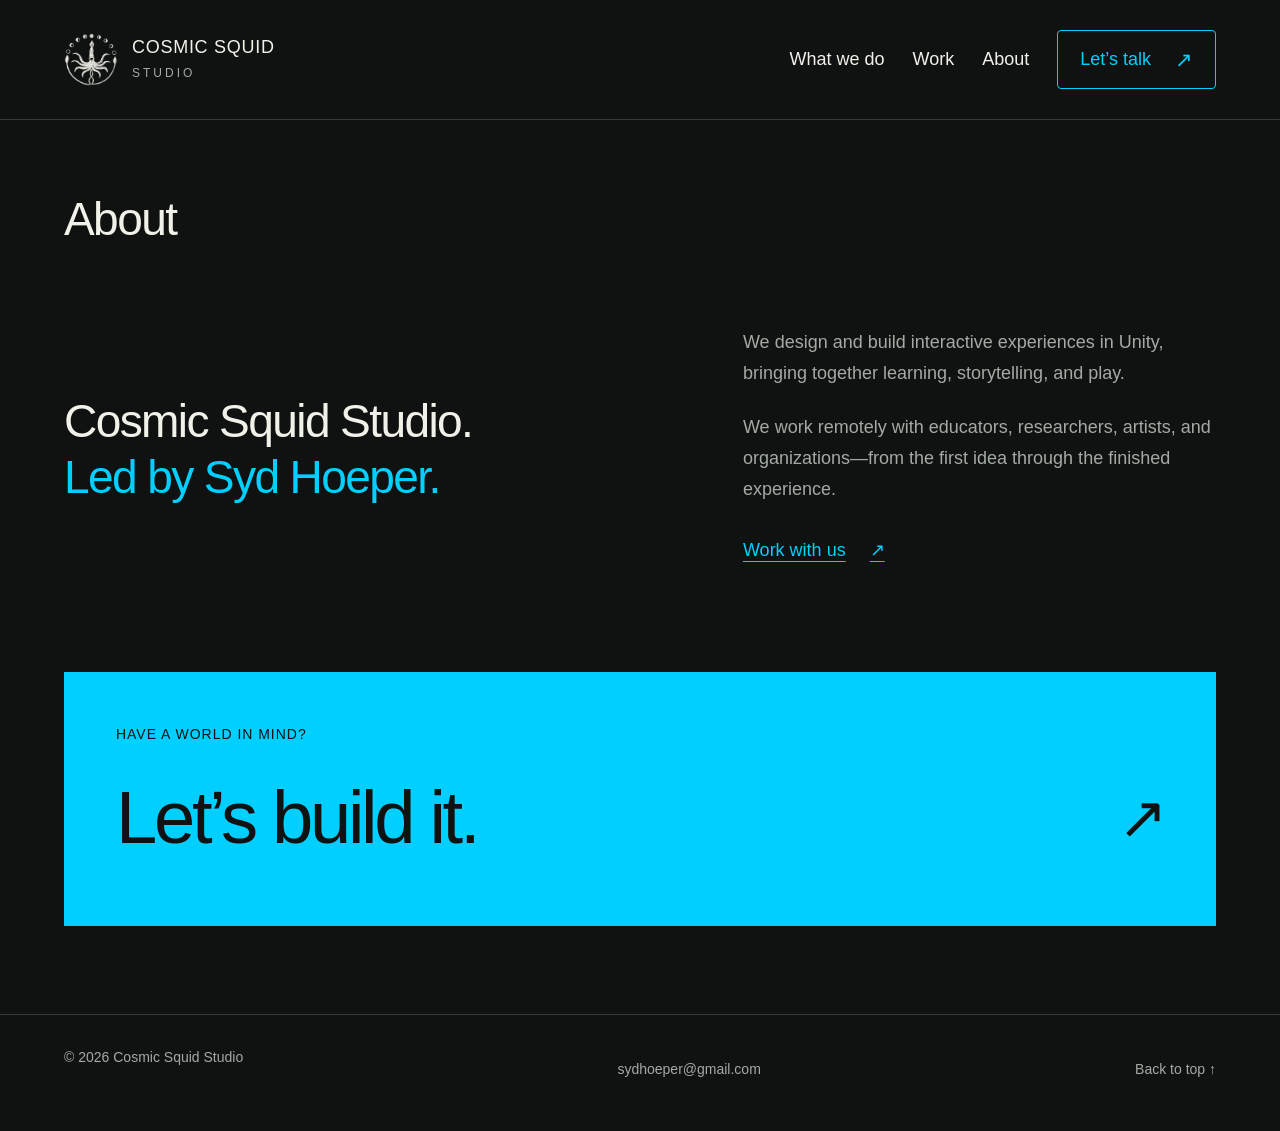
==== about.html @ fa79dfbc "Move collaboration process after projects and create separate About page" ====
<!doctype html><html lang="en"><head><meta charset="utf-8"><meta name="viewport" content="width=device-width, initial-scale=1"><title>About | Cosmic Squid Studio</title><meta name="description" content="Cosmic Squid Studio is a remote-first immersive experience studio for learning, training, and exploration. Unity, VR/AR/XR, and interactive worlds."><meta name="theme-color" content="#101211"><link rel="icon" href="assets/cosmic-squid-transparent.png"><link rel="stylesheet" href="home.css?v=about-page-20"><link rel="canonical" href="https://cosmicsquidstudio.com/about.html"><meta property="og:site_name" content="Cosmic Squid Studio"><meta property="og:type" content="website"><meta property="og:title" content="About | Cosmic Squid Studio"><meta property="og:description" content="Cosmic Squid Studio is a remote-first immersive experience studio for learning, training, and exploration. Unity, VR/AR/XR, and interactive worlds."><meta property="og:url" content="https://cosmicsquidstudio.com/about.html"><meta property="og:image" content="https://cosmicsquidstudio.com/assets/cosmic-squid-transparent.png"><meta name="twitter:card" content="summary_large_image"><link rel="stylesheet" href="accessibility.css?v=1"><script src="accessibility.js?v=1" defer></script></head><body><a class="skip" href="#main">Skip to content</a><header class="header"><a class="brand" href="index.html" aria-label="Cosmic Squid Studio home"><img src="assets/cosmic-squid-transparent.png" alt=""><span>COSMIC SQUID<span>STUDIO</span></span></a><nav aria-label="Main navigation"><a href="index.html#xr">What we do</a><a href="index.html#work">Work</a><a href="about.html" aria-current="page">About</a><a class="contact-link" href="contact.html">Let’s talk <span aria-hidden="true">↗</span></a></nav></header><main id="main"><section class="studio about-page" id="studio" aria-labelledby="about-title"><div class="section-label"><h1 id="about-title">About</h1></div><div class="studio-body about-body"><p>Cosmic Squid Studio.<br><span>Led by Syd Hoeper.</span></p><div id="services"><p>We design and build interactive experiences in Unity, bringing together learning, storytelling, and play.</p><p>We work remotely with educators, researchers, artists, and organizations—from the first idea through the finished experience.</p><a class="about-contact" href="contact.html">Work with us <span aria-hidden="true">↗</span></a></div></div></section><section class="contact" id="contact"><p class="eyebrow">Have a world in mind?</p><a href="contact.html">Let’s build it.<span aria-hidden="true">↗</span></a></section></main><footer><span>© 2026 Cosmic Squid Studio</span><a href="mailto:sydhoeper@gmail.com">sydhoeper@gmail.com</a><a href="#main">Back to top ↑</a></footer></body></html>
---- home.css ----
:root{color-scheme:dark;--bg:#101211;--text:#f0f1e9;--muted:#a3aaa4;--accent:#00cfff;--line:#343a35}*{box-sizing:border-box}html{scroll-behavior:smooth;scroll-padding-top:28px}body{margin:0;background:var(--bg);color:var(--text);font-family:"Avenir Next",Avenir,"Segoe UI",Arial,sans-serif;-webkit-font-smoothing:antialiased}a{color:inherit;text-decoration:none}a:focus-visible{outline:2px solid var(--accent);outline-offset:7px}::selection{background:var(--accent);color:var(--bg)}.header,main,footer{max-width:1600px;margin:auto;padding-left:5%;padding-right:5%}.header{height:112px;display:flex;justify-content:space-between;align-items:center;border-bottom:1px solid var(--line)}.brand{display:flex;align-items:center;gap:12px;font-size:14px;font-weight:800;letter-spacing:.04em;line-height:1.2}.brand>span>span{display:block;font-size:10px;letter-spacing:.3em;margin-top:5px;color:var(--muted)}.brand img{width:48px;height:48px;border-radius:50%;object-fit:cover}.header nav{display:flex;gap:38px;align-items:center;font-size:13px}.contact-link{border-bottom:1px solid var(--accent);padding:10px 0}.contact-link span{margin-left:18px;color:var(--accent)}.hero{padding:78px 0 65px}.eyebrow{text-transform:uppercase;letter-spacing:.13em;font-size:11px;font-weight:600;display:flex;align-items:center;gap:10px}.dot{width:6px;height:6px;border-radius:50%;background:var(--accent)}h1{font-size:clamp(52px,7.6vw,116px);line-height:1.03;font-weight:500;letter-spacing:-.065em;margin:42px 0}h1>span{color:var(--accent)}.hero-bottom{display:flex;align-items:end;justify-content:space-between}.hero-bottom p{font-size:19px;line-height:1.5;margin:0;color:var(--muted)}.round-link{display:flex;align-items:center;gap:30px;font-size:13px}.circle{display:grid;place-items:center;width:52px;height:52px;border:1px solid var(--line);border-radius:50%;font-size:23px;transition:background .2s,color .2s}.round-link:hover .circle{background:var(--accent);color:var(--bg)}.section-label{display:flex;justify-content:space-between;align-items:center;padding:25px 0;border-top:1px solid var(--line);font-size:11px;letter-spacing:.08em;text-transform:uppercase}.section-label h2{font:inherit;margin:0}.section-label>span{color:var(--muted)}.projects{display:grid;grid-template-columns:1fr 1fr;gap:48px 24px}.visual{aspect-ratio:1.48;position:relative;overflow:hidden;background:#282e27}.visual>img{width:100%;height:100%;object-fit:cover;transition:transform .6s}.project:hover .visual>img{transform:scale(1.035)}.project-number{position:absolute;top:20px;left:20px;padding:7px 10px;background:#101211dd;font-size:9px;letter-spacing:.08em;color:#f0f1e9}.project-arrow{position:absolute;bottom:18px;right:18px;background:var(--text);color:var(--bg);width:36px;height:36px;border-radius:50%;display:grid;place-items:center;font-size:21px;transition:background .2s}.project:hover .project-arrow{background:var(--accent)}.project-caption{display:flex;justify-content:space-between;align-items:baseline;gap:12px;padding-top:17px}.project-caption h3{font-size:19px;letter-spacing:-.03em;font-weight:500;margin:0}.project-caption>span{font-size:10px;color:var(--muted);text-align:right}.science{background:#00cfff;color:#101211}.science-art{position:absolute;inset:0;overflow:hidden;display:flex;align-items:center;padding:12%}.science-art b{font-size:clamp(30px,4.6vw,68px);font-weight:500;letter-spacing:-.06em;line-height:1.04;z-index:1}.science-art i{position:absolute;width:65%;aspect-ratio:1;border:1px solid #10121144;border-radius:50%;right:-25%;top:8%}.science-art i:nth-child(2){right:-12%;top:28%}.science-art i:nth-child(3){right:0%;top:48%}.science .project-number{z-index:2}.oracle{background:#c4b8a1}.oracle>img{object-fit:contain;padding:30px}.studio{padding-top:90px}.studio-body{display:grid;grid-template-columns:1.3fr 1fr;align-items:center;gap:40px;padding:28px 0 70px}.studio-body>p{font-size:clamp(32px,4.1vw,60px);letter-spacing:-.05em;line-height:1.15;margin:0}.studio-body>p span{color:var(--muted)}#services{padding-left:15%}#services p{font-size:19px;line-height:1.6;margin:0 0 24px}.tools{color:var(--muted);font-size:11px}.contact{background:var(--accent);color:var(--bg);padding:38px 42px 46px;margin-bottom:64px}.contact .eyebrow{margin:0 0 18px}.contact>a{display:flex;justify-content:space-between;align-items:center;font-size:clamp(42px,7vw,100px);line-height:1.2;letter-spacing:-.06em}.contact>a>span{font-size:.8em}footer{border-top:1px solid var(--line);display:flex;justify-content:space-between;gap:20px;padding-top:25px;padding-bottom:30px;font-size:10px;color:var(--muted)}.skip{position:absolute;left:16px;top:-70px;background:var(--accent);color:var(--bg);padding:14px;z-index:5}.skip:focus{top:16px}@media(min-width:1600px){h1{font-size:116px}}@media(max-width:700px){.header{height:88px}.header nav{gap:20px}.header nav>a:nth-child(2){display:none}.brand{font-size:11px;gap:8px}.brand img{width:38px;height:38px}.hero{padding:48px 0}.eyebrow{font-size:9px;letter-spacing:.08em}h1{font-size:clamp(28px,7.5vw,52px);margin:30px 0;letter-spacing:-.06em}.hero-bottom p{font-size:15px}.round-link{gap:12px;font-size:11px}.circle{width:38px;height:38px}.projects{grid-template-columns:1fr;gap:32px}.project-caption h3{font-size:18px}.project-caption>span{font-size:9px}.science-art b{font-size:54px}.studio{padding-top:60px}.studio-body{grid-template-columns:1fr;gap:30px;padding:15px 0 45px}#services{padding-left:0}#services p{font-size:17px;margin-bottom:14px}.section-label{font-size:9px}.contact{padding:27px 24px 32px;margin-bottom:40px}footer{flex-wrap:wrap;gap:16px}footer>a:last-child{margin-left:auto}}@media(prefers-reduced-motion:reduce){html{scroll-behavior:auto}*{transition:none!important}}

/* Keep the descriptive headline comfortably within the viewport. */
h1{font-size:clamp(36px,6.2vw,94px)}@media(max-width:700px){h1{font-size:clamp(23px,6.2vw,43px)}}

.process{padding:0 0 64px}.process-intro{display:grid;grid-template-columns:1fr 1fr;gap:48px;align-items:start;padding:18px 0 42px}.process-intro h3{font-size:clamp(28px,3.2vw,46px);font-weight:500;letter-spacing:-.04em;line-height:1.2;margin:0}.process-intro>p{color:var(--muted);font-size:17px;line-height:1.65;margin:0;max-width:510px}.process-steps{list-style:none;margin:0;padding:0;display:grid;grid-template-columns:repeat(3,1fr);gap:32px}.process-steps li{border-top:1px solid var(--line);padding-top:20px}.step-number{color:var(--accent);font-size:12px}.process-steps h4{font-size:19px;font-weight:500;margin:18px 0 10px;letter-spacing:-.02em}.process-steps p{color:var(--muted);font-size:14px;line-height:1.7;margin:0;max-width:340px}@media(max-width:700px){.process{padding-bottom:44px}.process-intro{grid-template-columns:1fr;gap:20px;padding:12px 0 28px}.process-intro>p{font-size:16px}.process-steps{grid-template-columns:1fr;gap:24px}.process-steps p{max-width:none}.process-steps h4{margin-top:12px}}

/* Give each section and its content more room. */
.hero{padding-top:100px;padding-bottom:100px}
h1{margin-top:52px;margin-bottom:56px}
.section-label{padding-top:32px;padding-bottom:32px}
.process{padding-bottom:100px}
.process-intro{gap:64px;padding-top:28px;padding-bottom:60px}
.process-steps{gap:48px}
.process-steps li{padding-top:28px}
.process-steps h4{margin-top:24px;margin-bottom:16px}
.projects{gap:72px 36px}
.project-caption{padding-top:24px}
.studio{padding-top:120px}
.studio-body{gap:64px;padding-top:48px;padding-bottom:100px}
.studio-body>p span{color:var(--accent)}
.contact{padding:52px 52px 64px;margin-bottom:88px}
.contact .eyebrow{margin-bottom:28px}
footer{padding-top:32px;padding-bottom:40px}
@media(max-width:700px){
.hero{padding-top:64px;padding-bottom:72px}
h1{margin-top:38px;margin-bottom:40px}
.section-label{padding-top:28px;padding-bottom:28px}
.process{padding-bottom:64px}
.process-intro{gap:28px;padding-top:20px;padding-bottom:40px}
.process-steps{gap:32px}
.process-steps li{padding-top:24px}
.process-steps h4{margin-top:18px;margin-bottom:12px}
.projects{gap:48px}
.project-caption{padding-top:20px}
.studio{padding-top:80px}
.studio-body{gap:40px;padding-top:28px;padding-bottom:64px}
.contact{padding:36px 28px 44px;margin-bottom:56px}
}

/* Balance the wordmark with a clearer, comfortably sized navigation. */
.header{height:120px;gap:32px}
.brand{font-size:16px;gap:14px}
.brand img{width:54px;height:54px}
.brand>span>span{font-size:11px;letter-spacing:.32em;margin-top:6px}
.header nav{gap:36px;font-size:17px;font-weight:500}
.header nav>a{min-height:48px;display:inline-flex;align-items:center}
.header nav>a:hover{color:var(--accent)}
.header .contact-link{border:1px solid var(--accent);border-radius:4px;padding:12px 22px;color:var(--accent)}
.contact-link span{margin-left:24px;font-size:21px}
@media(max-width:700px){
.header{height:auto;min-height:100px;flex-wrap:wrap;gap:22px;padding-top:24px;padding-bottom:20px}
.brand{font-size:14px;gap:12px}
.brand img{width:46px;height:46px}
.brand>span>span{font-size:10px}
.header nav{width:100%;justify-content:space-between;gap:16px;font-size:16px}
.header nav>a:nth-child(2){display:inline-flex}
.header .contact-link{padding:10px 16px}
.contact-link span{margin-left:16px;font-size:19px}
}

.process-intro{display:block;padding-bottom:48px}
.process-steps{gap:48px}
.process-steps li{position:relative;border-top:0;padding-top:0}
.step-visual{height:168px;display:flex;align-items:center;justify-content:center;position:relative;border-bottom:1px solid var(--line)}
.step-visual svg{width:140px;height:110px;fill:none;stroke:var(--accent);stroke-width:2;stroke-linecap:round;stroke-linejoin:round}
.step-visual>span{position:absolute;left:0;bottom:18px;font-size:12px;color:var(--muted)}
.process-steps li:not(:last-child)::after{content:'→';position:absolute;top:65px;right:-35px;color:var(--muted);font-size:25px}
.process-steps h4{font-size:22px;margin-top:24px;margin-bottom:10px}
.process-steps p{max-width:290px;font-size:15px}
@media(max-width:700px){
.process-intro{padding-bottom:36px}
.process-steps{gap:36px}
.process-steps li{display:grid;grid-template-columns:92px 1fr;column-gap:24px;align-items:center;padding:0 0 28px;border-bottom:1px solid var(--line)}
.step-visual{grid-row:1 / 3;height:100px;border:0}
.step-visual svg{width:90px;height:80px}
.step-visual>span{bottom:-12px;left:40px;font-size:10px}
.process-steps h4{margin:0 0 8px;font-size:20px;align-self:end}
.process-steps p{font-size:14px;align-self:start}
.process-steps li:not(:last-child)::after{display:none}
}

/* Shared homepage typography: display, heading, title, body, label. */
:root{
 --type-display:clamp(30px,5.8vw,88px);
 --type-heading:clamp(32px,3.6vw,52px);
 --type-title:24px;
 --type-body:18px;
 --type-label:14px;
}
body{font-size:var(--type-body);line-height:1.6}
h1{font-size:var(--type-display);line-height:1.12;letter-spacing:-.045em;font-weight:500}
.eyebrow,.section-label,.tools,.project-number,.step-number,.step-visual>span,footer{font-size:var(--type-label);line-height:1.5}
.eyebrow,.section-label{letter-spacing:.07em;font-weight:500}
.section-label h2{font:inherit}
.header nav,.header nav>a:nth-child(2),.round-link,.hero-bottom p,#services p,.process-intro>p,.process-steps p{font-size:var(--type-body);line-height:1.6}
.header nav{font-weight:500}
.process-intro h3,.studio-body>p{font-size:var(--type-heading);line-height:1.2;letter-spacing:-.035em;font-weight:500}
.project-caption h3,.process-steps h4{font-size:var(--type-title);line-height:1.3;letter-spacing:-.02em;font-weight:500}
.project-caption{align-items:flex-start;flex-direction:column;gap:8px}
.project-caption>span{font-size:var(--type-label);line-height:1.5;text-align:left}
.process-steps p{max-width:350px}
.project-number{font-size:var(--type-label);padding:8px 12px;letter-spacing:.04em}
.tools{display:block}
.brand{font-size:18px;line-height:1.2}
.brand>span>span{font-size:12px;line-height:1.4;letter-spacing:.25em}
.contact>a{font-size:var(--type-display);line-height:1.2;font-weight:500;letter-spacing:-.045em}
@media(max-width:700px){
 :root{--type-display:clamp(36px,7.6vw,54px);--type-heading:32px;--type-title:22px;--type-body:18px;--type-label:14px}
 .brand{font-size:16px}
 .brand>span>span{font-size:12px}
 .hero-bottom{align-items:flex-start;flex-direction:column;gap:28px}
 .section-label{gap:18px;flex-wrap:wrap}
 .section-label>span{max-width:100%}
 .project-number{top:14px;left:14px;right:14px;width:fit-content;max-width:calc(100% - 28px);font-size:var(--type-label)}
 .process-steps li{grid-template-columns:76px minmax(0,1fr);column-gap:20px}
 .step-visual svg{width:76px}
 .step-visual>span{left:30px}
 .process-steps h4{font-size:var(--type-title)}
 .process-steps p{font-size:var(--type-body)}
 .contact>a{font-size:var(--type-heading)}
 footer{flex-direction:column;gap:14px}
 footer>a:last-child{margin-left:0}
}

.brand,.brand>span>span{font-weight:500}
.intake{background:transparent;color:var(--text);border-top:1px solid var(--line);padding:48px 0 0}
.intake-heading{max-width:720px;margin-bottom:40px}
.intake-heading h2{font-size:var(--type-heading);font-weight:500;line-height:1.2;letter-spacing:-.035em;margin:0 0 20px}
.intake-heading>p:last-child{color:var(--muted);font-size:var(--type-body)}
.intake-form{display:grid;grid-template-columns:1fr 1fr;gap:28px 32px}
.form-field{display:flex;flex-direction:column;gap:10px;min-width:0}
.form-field label{font-size:var(--type-body)}
.form-field label span,.field-hint{font-size:var(--type-label);color:var(--muted)}
.intake-form input,.intake-form textarea{font:inherit;width:100%;color:var(--text);background:#191d1a;border:1px solid #58615a;border-radius:4px;padding:14px 16px}
.intake-form textarea{resize:vertical;min-height:160px}
.intake-form input::placeholder{color:var(--muted)}
.intake-form input:focus-visible,.intake-form textarea:focus-visible{outline:2px solid var(--accent);outline-offset:3px}
.form-wide{grid-column:1 / -1}.field-hint{margin:0}
.form-bottom{display:flex;align-items:center;justify-content:space-between;gap:32px;margin-top:8px}
.form-bottom p{font-size:var(--type-label);color:var(--muted);max-width:490px;margin:0}
.form-bottom p a{text-decoration:underline;text-underline-offset:3px}
.form-bottom button{font:inherit;font-weight:500;border:0;border-radius:4px;background:var(--accent);color:var(--bg);padding:16px 24px;white-space:nowrap;cursor:pointer}
.form-bottom button span{margin-left:22px}
.form-bottom button:focus-visible{outline:2px solid var(--accent);outline-offset:5px}
@media(max-width:700px){.intake{padding:36px 0 0}.intake-form{grid-template-columns:1fr}.form-wide{grid-column:auto}.form-bottom{align-items:stretch;flex-direction:column;gap:24px}.form-bottom button{width:100%}}

.intake-heading h1{font-size:var(--type-heading);font-weight:500;line-height:1.2;letter-spacing:-.035em;margin:0 0 24px}.direct-email a{color:var(--accent);text-decoration:underline;text-underline-offset:4px}.contact-person{font-size:var(--type-label);color:var(--muted)}.intake-heading{max-width:850px}.intake{margin-top:40px;border-top:0}.direct-email a{overflow-wrap:anywhere}

/* A roomier, staggered rhythm for the homepage. */
body.motion-home .hero{padding-top:130px;padding-bottom:150px}
body.motion-home .process{padding-bottom:150px}
body.motion-home .process-intro{padding-top:45px;padding-bottom:80px}
body.motion-home .process-steps{gap:64px}
body.motion-home .work>.section-label{margin-bottom:32px}
body.motion-home .projects{column-gap:6%;row-gap:110px;align-items:start}
body.motion-home .project:nth-child(even){margin-top:110px}
body.motion-home .visual{aspect-ratio:1.25}
body.motion-home .studio{padding-top:170px}
body.motion-home .studio-body{padding-top:70px;padding-bottom:140px}
body.motion-home .contact{padding:70px 64px 80px;margin-bottom:110px}
body.motion-home .section-label{padding-top:36px;padding-bottom:36px}
.motion-ready [data-reveal]{opacity:0;transform:translateY(44px);transition:opacity .8s ease,transform .95s cubic-bezier(.22,1,.36,1)}
.motion-ready [data-reveal="heading"]{transform:translateX(-32px)}
.motion-ready [data-reveal="project"]{transform:translateY(70px) rotate(1.5deg)}
.motion-ready [data-reveal="project"]:nth-child(even){transform:translateY(70px) rotate(-1.5deg)}
.motion-ready [data-reveal].is-visible{opacity:1;transform:none}
body.motion-home .visual>img{scale:1.06;translate:0 var(--image-drift,0px);transition:translate .18s linear,transform .6s ease}
body.motion-home .project-arrow{transition:transform .35s,background .2s}
body.motion-home .project:hover .project-arrow{transform:rotate(45deg)}
body.motion-home .process-steps li{transition-delay:var(--reveal-delay,0ms)}
body.motion-home .contact>a>span{display:inline-block;transition:transform .4s cubic-bezier(.22,1,.36,1)}
body.motion-home .contact>a:hover>span{transform:translate(10px,-10px)}
@media(max-width:700px){
 body.motion-home .hero{padding-top:88px;padding-bottom:105px}
 body.motion-home .process{padding-bottom:100px}
 body.motion-home .process-intro{padding-top:30px;padding-bottom:50px}
 body.motion-home .process-steps{gap:44px}
 body.motion-home .projects{gap:72px}
 body.motion-home .project:nth-child(even){margin-top:0}
 body.motion-home .visual{aspect-ratio:1.3}
 body.motion-home .work>.section-label{margin-bottom:20px}
 body.motion-home .studio{padding-top:110px}
 body.motion-home .studio-body{padding-top:44px;padding-bottom:95px}
 body.motion-home .contact{padding:44px 28px 50px;margin-bottom:75px}
}
@media(prefers-reduced-motion:reduce){
 .motion-ready [data-reveal],.motion-ready [data-reveal="project"]:nth-child(even){opacity:1;transform:none;transition:none}
 body.motion-home .visual>img{scale:1;translate:none}
 body.motion-home .project:hover .project-arrow,body.motion-home .contact>a:hover>span{transform:none}
}

/* Selected work: one vertical sequence on every screen. */
body.motion-home .projects{grid-template-columns:minmax(0,1fr);gap:80px}
body.motion-home .project:nth-child(even){margin-top:0}
body.motion-home .visual{aspect-ratio:16 / 9}
.motion-ready [data-reveal="project"],.motion-ready [data-reveal="project"]:nth-child(even){transform:translateY(44px)}
.motion-ready [data-reveal="project"].is-visible{transform:none}
@media(max-width:700px){body.motion-home .projects{gap:64px}body.motion-home .visual{aspect-ratio:1.3}}
@media(prefers-reduced-motion:reduce){.motion-ready [data-reveal="project"],.motion-ready [data-reveal="project"]:nth-child(even){transform:none}}

/* Compact, evenly aligned project tiles. */
body.motion-home .projects{grid-template-columns:repeat(2,minmax(0,1fr));gap:56px 32px}
body.motion-home .project:nth-child(even){margin-top:0}
body.motion-home .visual{aspect-ratio:1.48}
@media(max-width:700px){body.motion-home .projects{grid-template-columns:minmax(0,1fr);gap:44px}body.motion-home .visual{aspect-ratio:1.48}}

/* Contact page: introduction beside the inquiry form. */
.contact.intake{display:grid;grid-template-columns:minmax(0,.85fr) minmax(0,1.15fr);gap:72px;align-items:start;padding-top:64px}
.intake .intake-heading{margin-bottom:0;max-width:460px}
.intake .intake-form{gap:28px 24px}
.intake>.error-summary{grid-column:2;grid-row:1}
.intake:has(>.error-summary:not([hidden]))>.intake-form{grid-column:2}
.intake:has(>.error-summary:not([hidden]))>.intake-heading{grid-column:1;grid-row:1 / 3}
.intake>.error-summary[hidden]{display:none}
.intake .form-bottom{align-items:flex-start;flex-direction:column;gap:24px}
@media(max-width:950px){
 .contact.intake{grid-template-columns:minmax(0,1fr);gap:40px;padding-top:36px}
 .intake .intake-heading{max-width:720px}
 .intake>.error-summary,.intake:has(>.error-summary:not([hidden]))>.intake-form,.intake:has(>.error-summary:not([hidden]))>.intake-heading{grid-column:auto;grid-row:auto}
}

/* Compact service overview inspired by the reference's editorial sections. */
.xr-uses{display:grid;grid-template-columns:minmax(0,1fr) minmax(0,1.1fr);gap:8%;background:#e9eeeb;color:#101211;padding:64px;border-radius:8px;margin-bottom:130px}
.xr-intro .eyebrow{color:#35413c;margin:0 0 32px}
.xr-intro h2{font-size:var(--type-heading);line-height:1.15;letter-spacing:-.035em;font-weight:500;margin:0 0 28px}
.xr-intro>p:not(.eyebrow){font-size:var(--type-body);line-height:1.65;color:#35413c;max-width:380px;margin-bottom:32px}
.xr-inquiry{display:inline-flex;align-items:center;gap:24px;min-height:44px;text-decoration:underline;text-underline-offset:6px;font-size:var(--type-body)}
.xr-use-list article{display:grid;grid-template-columns:36px minmax(0,1fr);gap:20px;padding:30px 0;border-top:1px solid #8b9890}
.xr-use-list article:first-child{padding-top:0;border-top:0}
.xr-use-list article:last-child{padding-bottom:0}
.use-number{font-size:var(--type-label);padding-top:7px;color:#35413c}
.xr-use-list h3{font-size:var(--type-title);font-weight:500;line-height:1.3;letter-spacing:-.02em;margin:0 0 14px}
.xr-use-list p{font-size:var(--type-body);line-height:1.6;margin:0 0 16px;color:#35413c}
.use-example{display:block;font-size:var(--type-label);line-height:1.6;color:#35413c}
body.motion-home .process-intro h3{max-width:800px}
.header nav{gap:28px}
@media(max-width:1000px){.xr-uses{padding:40px;gap:40px;grid-template-columns:1fr}.xr-intro>p:not(.eyebrow){max-width:600px}.header nav{gap:20px}}
@media(max-width:700px){.xr-uses{padding:32px 24px;margin-bottom:90px;gap:44px}.xr-intro h2{font-size:var(--type-heading)}.xr-use-list article{grid-template-columns:24px minmax(0,1fr);gap:16px;padding:28px 0}.header nav{flex-wrap:wrap;justify-content:flex-start;gap:12px 24px}.header .contact-link{margin-left:auto}}

/* Preserve the complete transparent squid and moon artwork. */
.brand img{border-radius:0;object-fit:contain;background:transparent}

/* Keep the service overview in the site's dark visual language. */
.xr-uses{background:transparent;color:var(--text);padding:48px 0 0;border-radius:0;border-top:1px solid var(--line);gap:8%;margin-bottom:130px}
.xr-intro .eyebrow{color:var(--muted)}
.xr-intro h2{margin-bottom:0}
.xr-use-list article{border-color:var(--line)}
.xr-use-list p{color:var(--muted);margin-bottom:0}
.use-number{color:var(--accent)}
.about-body #services{padding-left:0}
.about-body #services p{font-size:var(--type-body);color:var(--muted);line-height:1.7;margin:0 0 24px}
.about-contact{display:inline-flex;align-items:center;gap:24px;min-height:44px;color:var(--accent);text-decoration:underline;text-underline-offset:5px;font-size:var(--type-body)}
@media(max-width:1000px){.xr-uses{padding:40px 0 0;gap:44px}}
@media(max-width:700px){.xr-uses{padding:32px 0 0;margin-bottom:90px}.about-body{grid-template-columns:minmax(0,1fr)}}

body.motion-home .work{padding-bottom:130px}.about-page{padding-top:72px}.about-page .section-label{border-top:0;padding-top:0}.about-page .section-label h1{font-size:var(--type-heading);line-height:1.2;text-transform:none;letter-spacing:-.035em;margin:0}.about-page .studio-body{padding-top:48px;padding-bottom:100px}@media(max-width:700px){body.motion-home .work{padding-bottom:90px}.about-page{padding-top:48px}.about-page .studio-body{padding-bottom:72px}}
---- accessibility.css ----
/* Shared WCAG-oriented safeguards; loaded after each page's visual styles. */
:where(a,button,input,textarea,select,summary):focus-visible{outline:3px solid #fff!important;outline-offset:4px!important;box-shadow:0 0 0 7px #101211!important}
main:focus{outline:none}
.skip{position:fixed!important;left:16px;top:0!important;transform:translateY(-160%);z-index:1000;max-width:calc(100% - 32px)}
.skip:focus{transform:none;background:#101211!important;color:#fff!important;padding:16px!important}
:where(button,input,select){min-height:44px}
nav a,footer a,.back,.emora-carousel-thumbnails button{min-height:44px;min-width:24px;display:inline-flex;align-items:center}
.header,.site-header,nav{flex-wrap:wrap}
.header{height:auto;min-height:120px;padding-top:24px;padding-bottom:24px}
main,section,article,.project,.studio-body>*,.process-intro>*,.form-field{min-width:0}
h1,h2,h3,h4,p,a,label{overflow-wrap:anywhere}
.intake-form input,.intake-form textarea{border-color:#8d9890}
.project-number{background:#101211;color:#f0f1e9}
.project:focus-visible .project-arrow{background:var(--accent)}
.process-steps li:focus-within,[data-reveal]:focus-within{opacity:1!important;transform:none!important}
.error-summary{border:2px solid #ffb8b0;padding:20px;margin-bottom:32px;color:#f0f1e9}
.error-summary h2{font-size:24px;margin:0 0 12px;line-height:1.3}
.error-summary a{text-decoration:underline;text-underline-offset:3px}
.field-error{color:#ffb8b0;font-size:16px;margin:0}
[aria-invalid=true]{border:2px solid #ffb8b0!important}
.motion-toggle{font:inherit;font-size:14px;background:#101211;color:#f0f1e9;border:1px solid #8d9890;padding:10px 16px;cursor:pointer;border-radius:4px}
body.motion-off [data-reveal]{opacity:1!important;transform:none!important;transition:none!important}
body.motion-off .visual>img{scale:1!important;translate:none!important;transition:none!important}
body.motion-off *,body.motion-off *::before,body.motion-off *::after{scroll-behavior:auto!important;animation:none!important;transition:none!important}
html:has(body.motion-off){scroll-behavior:auto!important}
@media(max-width:700px){
 .site-header nav{width:100%;font-size:16px;gap:12px 20px}
 .header{min-height:100px}
 .case-study [class$='-pipeline'],.case-study [class$='-doors']{flex-direction:column}
 .case-study .oracle-presentation-gallery{grid-template-columns:1fr}
 .case-study h1{font-size:clamp(32px,9vw,48px)}
 .brand{max-width:100%}
 footer{flex-wrap:wrap}
}
@media(prefers-reduced-motion:reduce){
 html{scroll-behavior:auto!important}
 *,*::before,*::after{animation:none!important;transition:none!important;scroll-behavior:auto!important}
 [data-reveal]{opacity:1!important;transform:none!important}
}
@media(forced-colors:active){
 :where(a,button,input,textarea):focus-visible{outline:3px solid Highlight!important;box-shadow:none!important}
 button,input,textarea,.project-number{border:1px solid ButtonText}
 .step-visual svg{stroke:CanvasText}
}
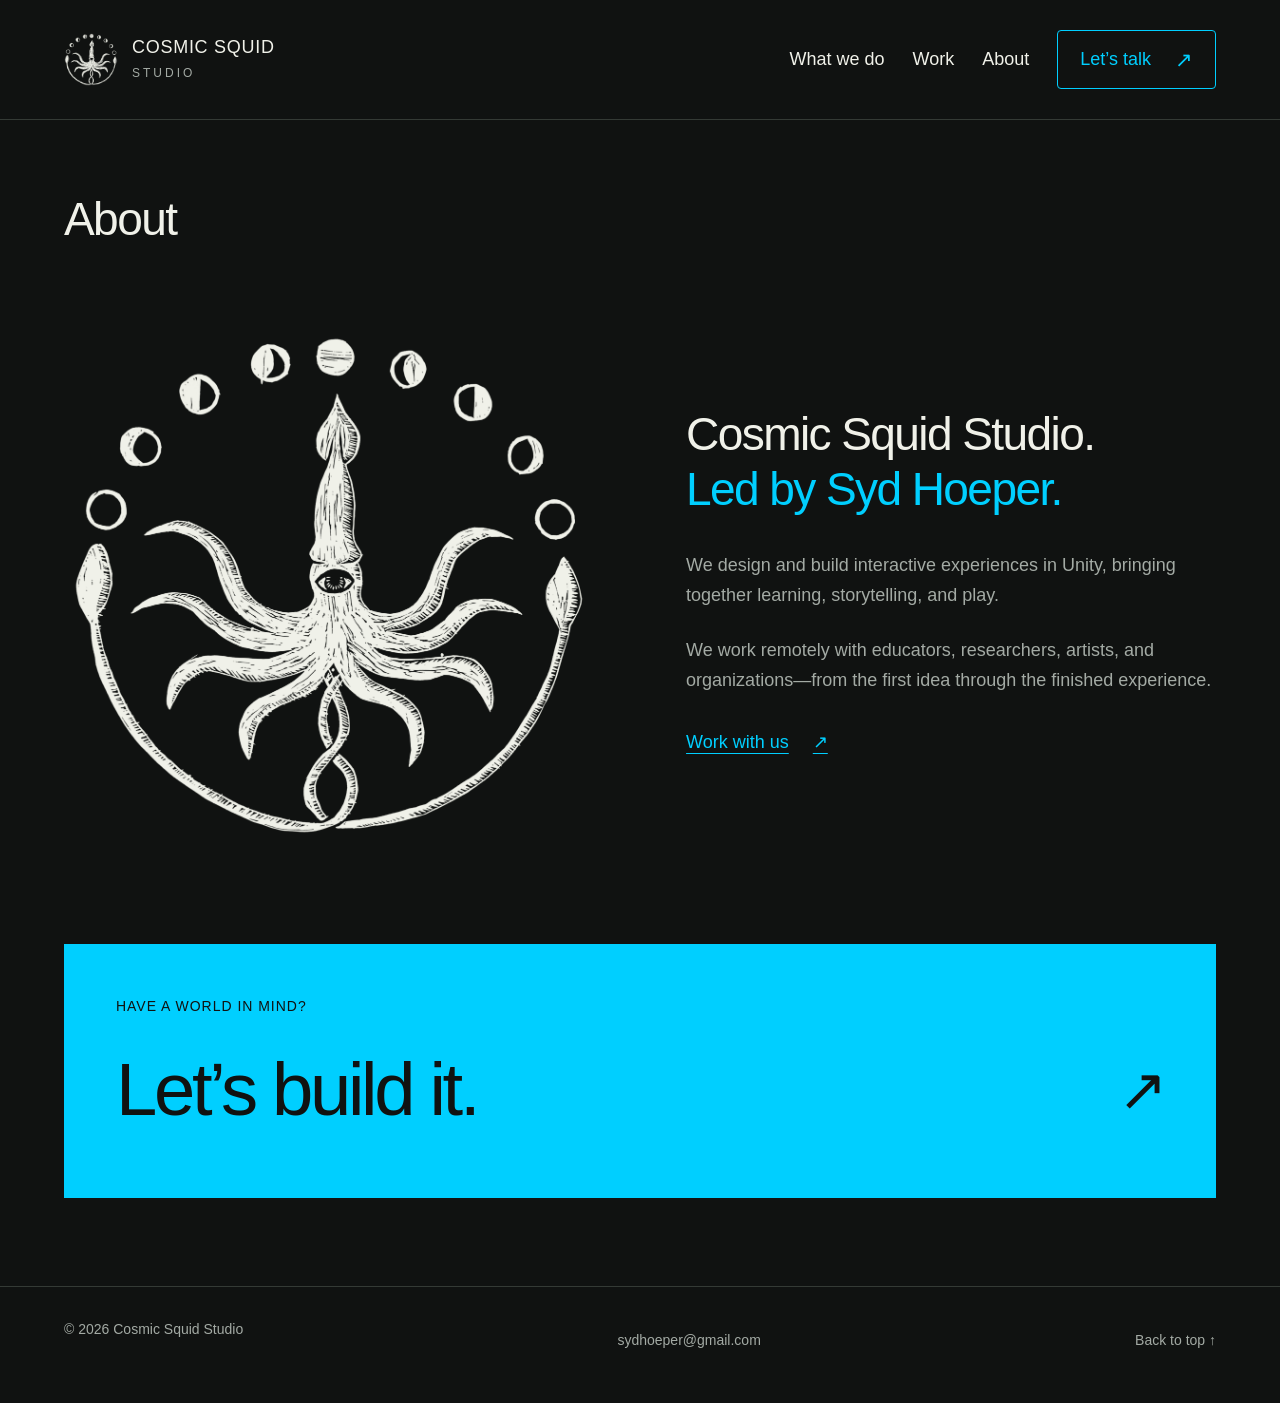
==== commit 265b72e7: "Feature large refreshed logo on About page" ====
--- a/about.html
+++ b/about.html
@@ -1 +1 @@
-<!doctype html><html lang="en"><head><meta charset="utf-8"><meta name="viewport" content="width=device-width, initial-scale=1"><title>About | Cosmic Squid Studio</title><meta name="description" content="Cosmic Squid Studio is a remote-first immersive experience studio for learning, training, and exploration. Unity, VR/AR/XR, and interactive worlds."><meta name="theme-color" content="#101211"><link rel="icon" href="assets/cosmic-squid-transparent.png"><link rel="stylesheet" href="home.css?v=about-page-20"><link rel="canonical" href="https://cosmicsquidstudio.com/about.html"><meta property="og:site_name" content="Cosmic Squid Studio"><meta property="og:type" content="website"><meta property="og:title" content="About | Cosmic Squid Studio"><meta property="og:description" content="Cosmic Squid Studio is a remote-first immersive experience studio for learning, training, and exploration. Unity, VR/AR/XR, and interactive worlds."><meta property="og:url" content="https://cosmicsquidstudio.com/about.html"><meta property="og:image" content="https://cosmicsquidstudio.com/assets/cosmic-squid-transparent.png"><meta name="twitter:card" content="summary_large_image"><link rel="stylesheet" href="accessibility.css?v=1"><script src="accessibility.js?v=1" defer></script></head><body><a class="skip" href="#main">Skip to content</a><header class="header"><a class="brand" href="index.html" aria-label="Cosmic Squid Studio home"><img src="assets/cosmic-squid-transparent.png" alt=""><span>COSMIC SQUID<span>STUDIO</span></span></a><nav aria-label="Main navigation"><a href="index.html#xr">What we do</a><a href="index.html#work">Work</a><a href="about.html" aria-current="page">About</a><a class="contact-link" href="contact.html">Let’s talk <span aria-hidden="true">↗</span></a></nav></header><main id="main"><section class="studio about-page" id="studio" aria-labelledby="about-title"><div class="section-label"><h1 id="about-title">About</h1></div><div class="studio-body about-body"><p>Cosmic Squid Studio.<br><span>Led by Syd Hoeper.</span></p><div id="services"><p>We design and build interactive experiences in Unity, bringing together learning, storytelling, and play.</p><p>We work remotely with educators, researchers, artists, and organizations—from the first idea through the finished experience.</p><a class="about-contact" href="contact.html">Work with us <span aria-hidden="true">↗</span></a></div></div></section><section class="contact" id="contact"><p class="eyebrow">Have a world in mind?</p><a href="contact.html">Let’s build it.<span aria-hidden="true">↗</span></a></section></main><footer><span>© 2026 Cosmic Squid Studio</span><a href="mailto:sydhoeper@gmail.com">sydhoeper@gmail.com</a><a href="#main">Back to top ↑</a></footer></body></html>+<!doctype html><html lang="en"><head><meta charset="utf-8"><meta name="viewport" content="width=device-width, initial-scale=1"><title>About | Cosmic Squid Studio</title><meta name="description" content="Cosmic Squid Studio is a remote-first immersive experience studio for learning, training, and exploration. Unity, VR/AR/XR, and interactive worlds."><meta name="theme-color" content="#101211"><link rel="icon" href="favicon.ico?v=logo-2" sizes="any"><link rel="icon" type="image/png" sizes="32x32" href="assets/favicon-32.png?v=logo-2"><link rel="icon" type="image/png" sizes="192x192" href="assets/favicon-192.png?v=logo-2"><link rel="stylesheet" href="home.css?v=about-logo-24"><link rel="canonical" href="https://cosmicsquidstudio.com/about.html"><meta property="og:site_name" content="Cosmic Squid Studio"><meta property="og:type" content="website"><meta property="og:title" content="About | Cosmic Squid Studio"><meta property="og:description" content="Cosmic Squid Studio is a remote-first immersive experience studio for learning, training, and exploration. Unity, VR/AR/XR, and interactive worlds."><meta property="og:url" content="https://cosmicsquidstudio.com/about.html"><meta property="og:image" content="https://cosmicsquidstudio.com/assets/cosmic-squid-transparent.png"><meta name="twitter:card" content="summary_large_image"><link rel="stylesheet" href="accessibility.css?v=1"><script src="accessibility.js?v=1" defer></script></head><body><a class="skip" href="#main">Skip to content</a><header class="header"><a class="brand" href="index.html" aria-label="Cosmic Squid Studio home"><img src="assets/cosmic-squid-transparent.png" alt=""><span>COSMIC SQUID<span>STUDIO</span></span></a><nav aria-label="Main navigation"><a href="index.html#xr">What we do</a><a href="index.html#work">Work</a><a href="about.html" aria-current="page">About</a><a class="contact-link" href="contact.html">Let’s talk <span aria-hidden="true">↗</span></a></nav></header><main id="main"><section class="studio about-page" id="studio" aria-labelledby="about-title"><div class="section-label"><h1 id="about-title">About</h1></div><div class="studio-body about-body about-with-logo"><div class="about-logo"><img src="assets/cosmic-squid-transparent.png" width="2232" height="2175" alt="Cosmic Squid Studio’s hand-carved squid surrounded by moon phases"></div><div class="about-copy"><h2>Cosmic Squid Studio.<br><span>Led by Syd Hoeper.</span></h2><div id="services"><p>We design and build interactive experiences in Unity, bringing together learning, storytelling, and play.</p><p>We work remotely with educators, researchers, artists, and organizations—from the first idea through the finished experience.</p><a class="about-contact" href="contact.html">Work with us <span aria-hidden="true">↗</span></a></div></div></div></section><section class="contact" id="contact"><p class="eyebrow">Have a world in mind?</p><a href="contact.html">Let’s build it.<span aria-hidden="true">↗</span></a></section></main><footer><span>© 2026 Cosmic Squid Studio</span><a href="mailto:sydhoeper@gmail.com">sydhoeper@gmail.com</a><a href="#main">Back to top ↑</a></footer></body></html>
--- a/home.css
+++ b/home.css
@@ -255,3 +255,37 @@
 @media(max-width:700px){.xr-uses{padding:32px 0 0;margin-bottom:90px}.about-body{grid-template-columns:minmax(0,1fr)}}
 
 body.motion-home .work{padding-bottom:130px}.about-page{padding-top:72px}.about-page .section-label{border-top:0;padding-top:0}.about-page .section-label h1{font-size:var(--type-heading);line-height:1.2;text-transform:none;letter-spacing:-.035em;margin:0}.about-page .studio-body{padding-top:48px;padding-bottom:100px}@media(max-width:700px){body.motion-home .work{padding-bottom:90px}.about-page{padding-top:48px}.about-page .studio-body{padding-bottom:72px}}
+
+/* Bold, simplified process symbols with consistent visual weight. */
+.step-visual svg{width:120px;height:120px;fill:none;stroke:var(--accent);stroke-width:5;stroke-linecap:round;stroke-linejoin:round}
+.step-visual{height:176px}
+@media(max-width:700px){
+ .process-steps li{grid-template-columns:96px minmax(0,1fr);column-gap:24px}
+ .step-visual{height:116px}
+ .step-visual svg{width:96px;height:96px}
+ .step-visual>span{left:40px;bottom:-10px}
+}
+@media(max-width:380px){.process-steps li{grid-template-columns:80px minmax(0,1fr);column-gap:16px}.step-visual svg{width:80px;height:80px}.step-visual>span{left:32px}}
+
+/* Decorative starfield: slow scroll-only motion, no flashing or input capture. */
+body.motion-home{isolation:isolate;position:relative}
+.star-field{position:fixed;inset:0;z-index:-1;overflow:hidden;pointer-events:none;user-select:none}
+.star-layer{position:absolute;inset:0 0 -120px;pointer-events:none}
+.sky-star{position:absolute;background:#f0f1e9;border-radius:50%;pointer-events:none}
+.sky-star.sparkle{border-radius:0;clip-path:polygon(50% 0,61% 39%,100% 50%,61% 61%,50% 100%,39% 61%,0 50%,39% 39%)}
+body.motion-off .star-layer{transform:none!important}
+@media(max-width:700px){.sky-star{opacity:.28!important}.sky-star.sparkle{scale:.75}}
+@media(prefers-reduced-motion:reduce){.star-layer{transform:none!important}}
+@media(forced-colors:active),print{.star-field{display:none}}
+
+/* Concrete service examples, kept visually distinct from the main description. */
+.xr-intro>p:not(.eyebrow){color:var(--muted)}
+.xr-inquiry{color:var(--accent)}
+.use-examples{list-style:none;padding:0;margin:22px 0 0;display:flex;flex-wrap:wrap;gap:10px 20px}
+.use-examples li{font-size:var(--type-label);line-height:1.6;color:var(--text);display:flex;align-items:baseline;gap:8px}
+.use-examples li::before{content:'+';color:var(--accent);font-size:18px}
+.xr-use-list article{padding-top:36px;padding-bottom:36px}
+.xr-use-list article:first-child{padding-top:0}
+.xr-use-list article:last-child{padding-bottom:0}
+
+.about-page .about-with-logo{grid-template-columns:minmax(0,1fr) minmax(0,1fr);align-items:center;gap:8%}.about-logo img{display:block;width:100%;max-width:540px;height:auto;margin:auto}.about-copy h2{font-size:var(--type-heading);font-weight:500;line-height:1.2;letter-spacing:-.035em;margin:0 0 32px}.about-copy h2 span{color:var(--accent)}@media(max-width:700px){.about-page .about-with-logo{grid-template-columns:minmax(0,1fr);gap:48px}.about-logo img{max-width:380px}}
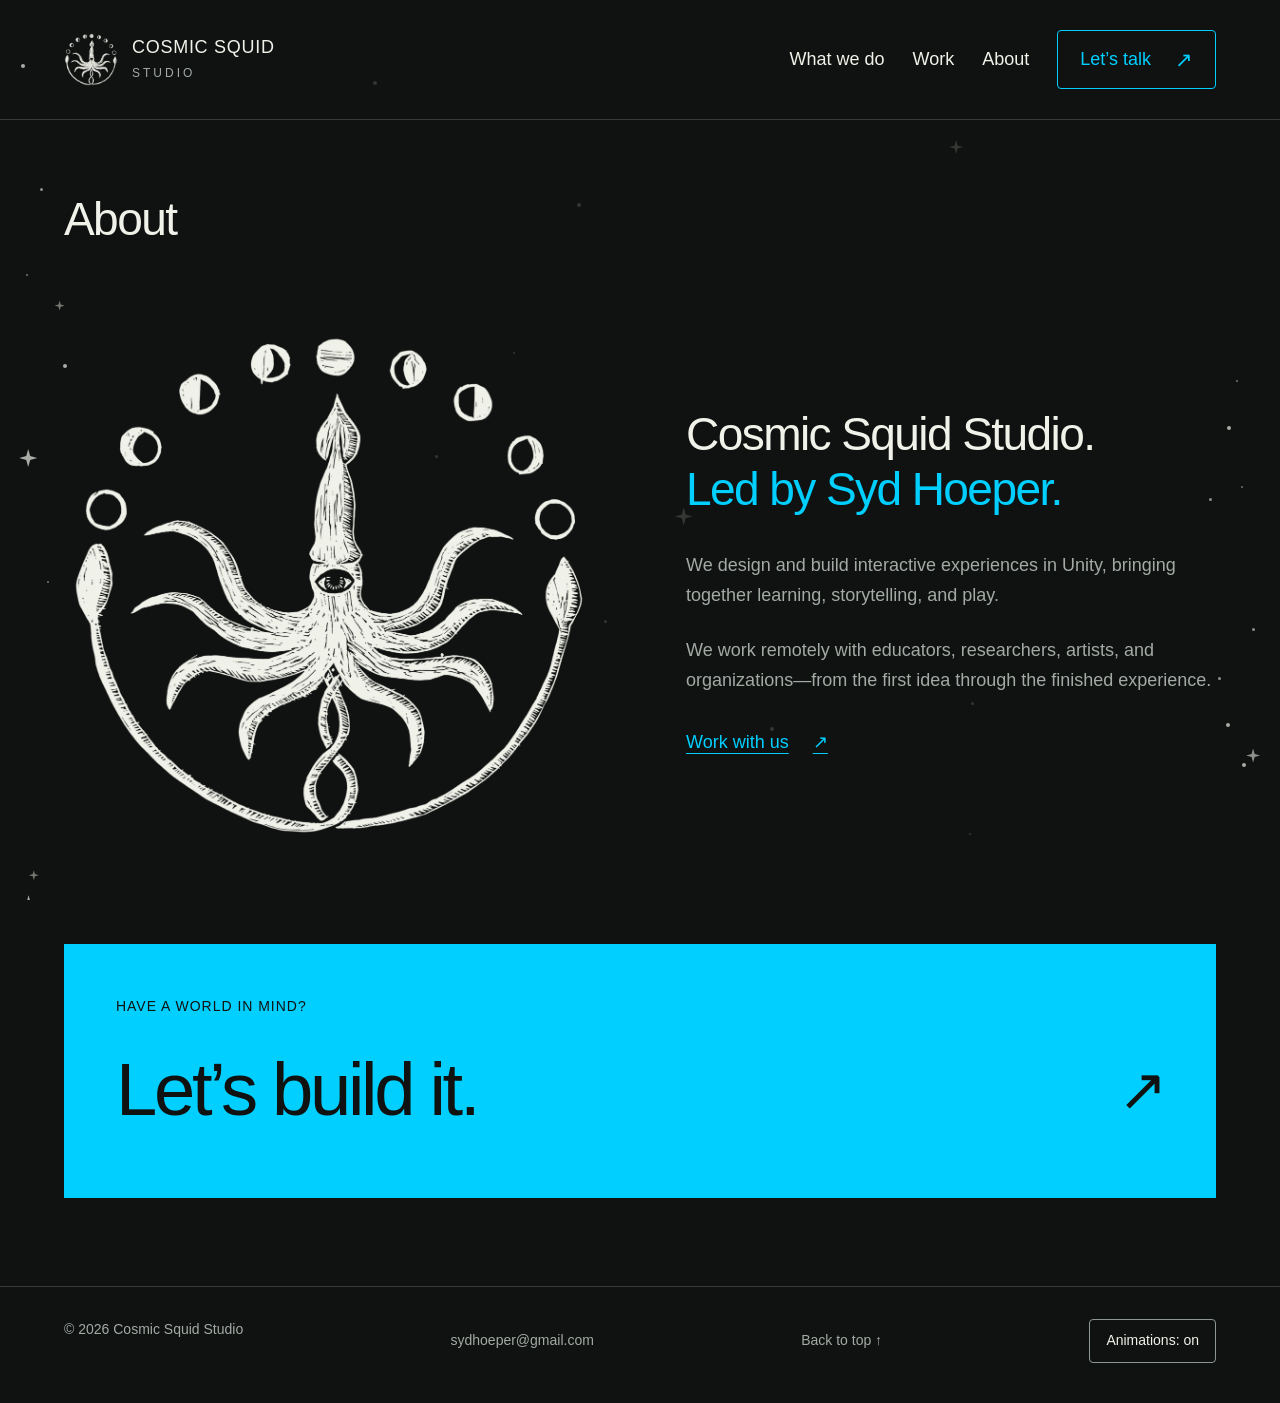
==== commit 51b15b9a: "Share accessible starfield across all pages with unique arrangements" ====
--- a/about.html
+++ b/about.html
@@ -1 +1 @@
-<!doctype html><html lang="en"><head><meta charset="utf-8"><meta name="viewport" content="width=device-width, initial-scale=1"><title>About | Cosmic Squid Studio</title><meta name="description" content="Cosmic Squid Studio is a remote-first immersive experience studio for learning, training, and exploration. Unity, VR/AR/XR, and interactive worlds."><meta name="theme-color" content="#101211"><link rel="icon" href="favicon.ico?v=logo-2" sizes="any"><link rel="icon" type="image/png" sizes="32x32" href="assets/favicon-32.png?v=logo-2"><link rel="icon" type="image/png" sizes="192x192" href="assets/favicon-192.png?v=logo-2"><link rel="stylesheet" href="home.css?v=about-logo-24"><link rel="canonical" href="https://cosmicsquidstudio.com/about.html"><meta property="og:site_name" content="Cosmic Squid Studio"><meta property="og:type" content="website"><meta property="og:title" content="About | Cosmic Squid Studio"><meta property="og:description" content="Cosmic Squid Studio is a remote-first immersive experience studio for learning, training, and exploration. Unity, VR/AR/XR, and interactive worlds."><meta property="og:url" content="https://cosmicsquidstudio.com/about.html"><meta property="og:image" content="https://cosmicsquidstudio.com/assets/cosmic-squid-transparent.png"><meta name="twitter:card" content="summary_large_image"><link rel="stylesheet" href="accessibility.css?v=1"><script src="accessibility.js?v=1" defer></script></head><body><a class="skip" href="#main">Skip to content</a><header class="header"><a class="brand" href="index.html" aria-label="Cosmic Squid Studio home"><img src="assets/cosmic-squid-transparent.png" alt=""><span>COSMIC SQUID<span>STUDIO</span></span></a><nav aria-label="Main navigation"><a href="index.html#xr">What we do</a><a href="index.html#work">Work</a><a href="about.html" aria-current="page">About</a><a class="contact-link" href="contact.html">Let’s talk <span aria-hidden="true">↗</span></a></nav></header><main id="main"><section class="studio about-page" id="studio" aria-labelledby="about-title"><div class="section-label"><h1 id="about-title">About</h1></div><div class="studio-body about-body about-with-logo"><div class="about-logo"><img src="assets/cosmic-squid-transparent.png" width="2232" height="2175" alt="Cosmic Squid Studio’s hand-carved squid surrounded by moon phases"></div><div class="about-copy"><h2>Cosmic Squid Studio.<br><span>Led by Syd Hoeper.</span></h2><div id="services"><p>We design and build interactive experiences in Unity, bringing together learning, storytelling, and play.</p><p>We work remotely with educators, researchers, artists, and organizations—from the first idea through the finished experience.</p><a class="about-contact" href="contact.html">Work with us <span aria-hidden="true">↗</span></a></div></div></div></section><section class="contact" id="contact"><p class="eyebrow">Have a world in mind?</p><a href="contact.html">Let’s build it.<span aria-hidden="true">↗</span></a></section></main><footer><span>© 2026 Cosmic Squid Studio</span><a href="mailto:sydhoeper@gmail.com">sydhoeper@gmail.com</a><a href="#main">Back to top ↑</a></footer></body></html>+<!doctype html><html lang="en"><head><meta charset="utf-8"><meta name="viewport" content="width=device-width, initial-scale=1"><title>About | Cosmic Squid Studio</title><meta name="description" content="Cosmic Squid Studio is a remote-first immersive experience studio for learning, training, and exploration. Unity, VR/AR/XR, and interactive worlds."><meta name="theme-color" content="#101211"><link rel="icon" href="favicon.ico?v=logo-2" sizes="any"><link rel="icon" type="image/png" sizes="32x32" href="assets/favicon-32.png?v=logo-2"><link rel="icon" type="image/png" sizes="192x192" href="assets/favicon-192.png?v=logo-2"><link rel="stylesheet" href="home.css?v=stars-all-25"><link rel="canonical" href="https://cosmicsquidstudio.com/about.html"><meta property="og:site_name" content="Cosmic Squid Studio"><meta property="og:type" content="website"><meta property="og:title" content="About | Cosmic Squid Studio"><meta property="og:description" content="Cosmic Squid Studio is a remote-first immersive experience studio for learning, training, and exploration. Unity, VR/AR/XR, and interactive worlds."><meta property="og:url" content="https://cosmicsquidstudio.com/about.html"><meta property="og:image" content="https://cosmicsquidstudio.com/assets/cosmic-squid-transparent.png"><meta name="twitter:card" content="summary_large_image"><link rel="stylesheet" href="accessibility.css?v=1"><script src="accessibility.js?v=1" defer></script><link rel="stylesheet" href="site-stars.css?v=1"><script src="site-stars.js?v=1" defer></script></head><body><a class="skip" href="#main">Skip to content</a><header class="header"><a class="brand" href="index.html" aria-label="Cosmic Squid Studio home"><img src="assets/cosmic-squid-transparent.png" alt=""><span>COSMIC SQUID<span>STUDIO</span></span></a><nav aria-label="Main navigation"><a href="index.html#xr">What we do</a><a href="index.html#work">Work</a><a href="about.html" aria-current="page">About</a><a class="contact-link" href="contact.html">Let’s talk <span aria-hidden="true">↗</span></a></nav></header><main id="main"><section class="studio about-page" id="studio" aria-labelledby="about-title"><div class="section-label"><h1 id="about-title">About</h1></div><div class="studio-body about-body about-with-logo"><div class="about-logo"><img src="assets/cosmic-squid-transparent.png" width="2232" height="2175" alt="Cosmic Squid Studio’s hand-carved squid surrounded by moon phases"></div><div class="about-copy"><h2>Cosmic Squid Studio.<br><span>Led by Syd Hoeper.</span></h2><div id="services"><p>We design and build interactive experiences in Unity, bringing together learning, storytelling, and play.</p><p>We work remotely with educators, researchers, artists, and organizations—from the first idea through the finished experience.</p><a class="about-contact" href="contact.html">Work with us <span aria-hidden="true">↗</span></a></div></div></div></section><section class="contact" id="contact"><p class="eyebrow">Have a world in mind?</p><a href="contact.html">Let’s build it.<span aria-hidden="true">↗</span></a></section></main><footer><span>© 2026 Cosmic Squid Studio</span><a href="mailto:sydhoeper@gmail.com">sydhoeper@gmail.com</a><a href="#main">Back to top ↑</a></footer></body></html>
--- a/home.css
+++ b/home.css
@@ -267,17 +267,6 @@
 }
 @media(max-width:380px){.process-steps li{grid-template-columns:80px minmax(0,1fr);column-gap:16px}.step-visual svg{width:80px;height:80px}.step-visual>span{left:32px}}
 
-/* Decorative starfield: slow scroll-only motion, no flashing or input capture. */
-body.motion-home{isolation:isolate;position:relative}
-.star-field{position:fixed;inset:0;z-index:-1;overflow:hidden;pointer-events:none;user-select:none}
-.star-layer{position:absolute;inset:0 0 -120px;pointer-events:none}
-.sky-star{position:absolute;background:#f0f1e9;border-radius:50%;pointer-events:none}
-.sky-star.sparkle{border-radius:0;clip-path:polygon(50% 0,61% 39%,100% 50%,61% 61%,50% 100%,39% 61%,0 50%,39% 39%)}
-body.motion-off .star-layer{transform:none!important}
-@media(max-width:700px){.sky-star{opacity:.28!important}.sky-star.sparkle{scale:.75}}
-@media(prefers-reduced-motion:reduce){.star-layer{transform:none!important}}
-@media(forced-colors:active),print{.star-field{display:none}}
-
 /* Concrete service examples, kept visually distinct from the main description. */
 .xr-intro>p:not(.eyebrow){color:var(--muted)}
 .xr-inquiry{color:var(--accent)}
--- a/site-stars.css
+++ b/site-stars.css
@@ -0,0 +1,11 @@
+/* Decorative starfield: slow scroll-only motion, no flashing or input capture. */
+body.has-starfield{isolation:isolate;position:relative}
+.star-field{position:fixed;inset:0;z-index:-1;overflow:hidden;pointer-events:none;user-select:none}
+.star-layer{position:absolute;inset:0 0 -120px;pointer-events:none}
+.sky-star{position:absolute;background:#f0f1e9;border-radius:50%;pointer-events:none}
+.sky-star.sparkle{border-radius:0;clip-path:polygon(50% 0,61% 39%,100% 50%,61% 61%,50% 100%,39% 61%,0 50%,39% 39%)}
+body.motion-off .star-layer{transform:none!important}
+@media(max-width:700px){.sky-star{opacity:.28!important}.sky-star.sparkle{scale:.75}}
+@media(prefers-reduced-motion:reduce){.star-layer{transform:none!important}}
+@media(forced-colors:active),print{.star-field{display:none}}
+
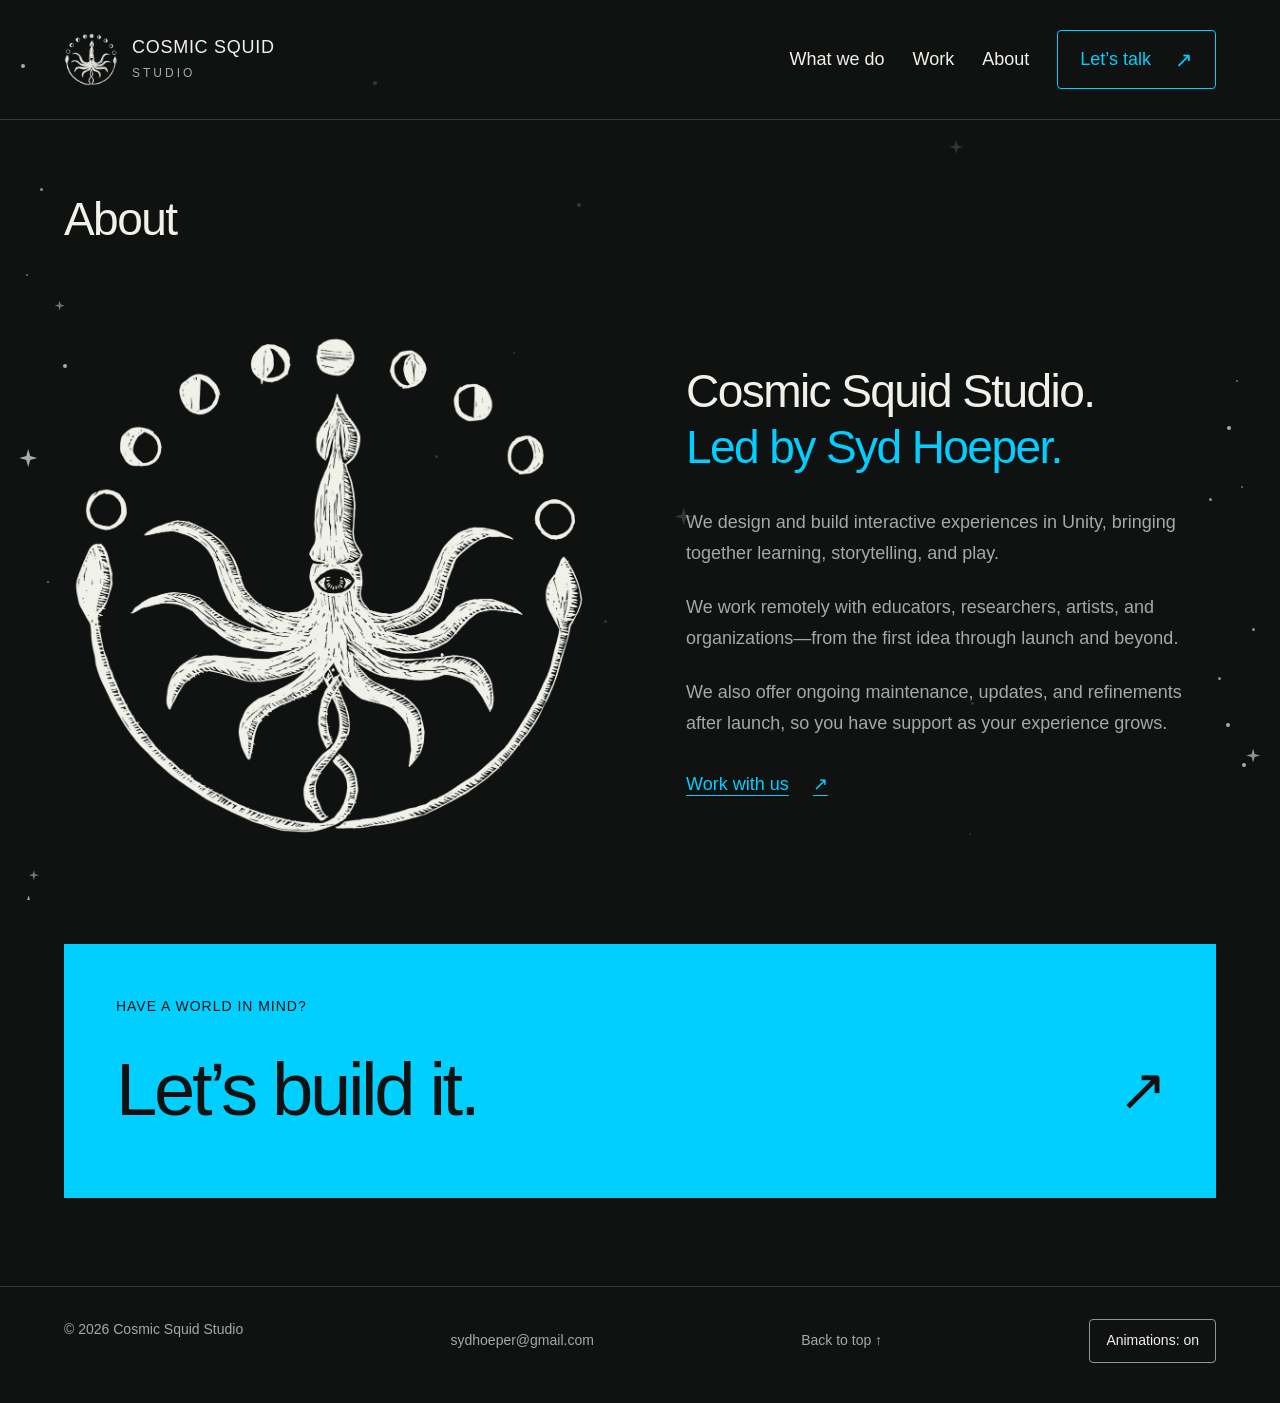
==== commit 778ff4ca: "Describe ongoing maintenance and support after launch" ====
--- a/about.html
+++ b/about.html
@@ -1 +1 @@
-<!doctype html><html lang="en"><head><meta charset="utf-8"><meta name="viewport" content="width=device-width, initial-scale=1"><title>About | Cosmic Squid Studio</title><meta name="description" content="Cosmic Squid Studio is a remote-first immersive experience studio for learning, training, and exploration. Unity, VR/AR/XR, and interactive worlds."><meta name="theme-color" content="#101211"><link rel="icon" href="favicon.ico?v=logo-2" sizes="any"><link rel="icon" type="image/png" sizes="32x32" href="assets/favicon-32.png?v=logo-2"><link rel="icon" type="image/png" sizes="192x192" href="assets/favicon-192.png?v=logo-2"><link rel="stylesheet" href="home.css?v=stars-all-25"><link rel="canonical" href="https://cosmicsquidstudio.com/about.html"><meta property="og:site_name" content="Cosmic Squid Studio"><meta property="og:type" content="website"><meta property="og:title" content="About | Cosmic Squid Studio"><meta property="og:description" content="Cosmic Squid Studio is a remote-first immersive experience studio for learning, training, and exploration. Unity, VR/AR/XR, and interactive worlds."><meta property="og:url" content="https://cosmicsquidstudio.com/about.html"><meta property="og:image" content="https://cosmicsquidstudio.com/assets/cosmic-squid-transparent.png"><meta name="twitter:card" content="summary_large_image"><link rel="stylesheet" href="accessibility.css?v=1"><script src="accessibility.js?v=1" defer></script><link rel="stylesheet" href="site-stars.css?v=1"><script src="site-stars.js?v=1" defer></script></head><body><a class="skip" href="#main">Skip to content</a><header class="header"><a class="brand" href="index.html" aria-label="Cosmic Squid Studio home"><img src="assets/cosmic-squid-transparent.png" alt=""><span>COSMIC SQUID<span>STUDIO</span></span></a><nav aria-label="Main navigation"><a href="index.html#xr">What we do</a><a href="index.html#work">Work</a><a href="about.html" aria-current="page">About</a><a class="contact-link" href="contact.html">Let’s talk <span aria-hidden="true">↗</span></a></nav></header><main id="main"><section class="studio about-page" id="studio" aria-labelledby="about-title"><div class="section-label"><h1 id="about-title">About</h1></div><div class="studio-body about-body about-with-logo"><div class="about-logo"><img src="assets/cosmic-squid-transparent.png" width="2232" height="2175" alt="Cosmic Squid Studio’s hand-carved squid surrounded by moon phases"></div><div class="about-copy"><h2>Cosmic Squid Studio.<br><span>Led by Syd Hoeper.</span></h2><div id="services"><p>We design and build interactive experiences in Unity, bringing together learning, storytelling, and play.</p><p>We work remotely with educators, researchers, artists, and organizations—from the first idea through the finished experience.</p><a class="about-contact" href="contact.html">Work with us <span aria-hidden="true">↗</span></a></div></div></div></section><section class="contact" id="contact"><p class="eyebrow">Have a world in mind?</p><a href="contact.html">Let’s build it.<span aria-hidden="true">↗</span></a></section></main><footer><span>© 2026 Cosmic Squid Studio</span><a href="mailto:sydhoeper@gmail.com">sydhoeper@gmail.com</a><a href="#main">Back to top ↑</a></footer></body></html>+<!doctype html><html lang="en"><head><meta charset="utf-8"><meta name="viewport" content="width=device-width, initial-scale=1"><title>About | Cosmic Squid Studio</title><meta name="description" content="Cosmic Squid Studio is a remote-first immersive experience studio for learning, training, and exploration. Unity, VR/AR/XR, and interactive worlds."><meta name="theme-color" content="#101211"><link rel="icon" href="favicon.ico?v=logo-2" sizes="any"><link rel="icon" type="image/png" sizes="32x32" href="assets/favicon-32.png?v=logo-2"><link rel="icon" type="image/png" sizes="192x192" href="assets/favicon-192.png?v=logo-2"><link rel="stylesheet" href="home.css?v=stars-all-25"><link rel="canonical" href="https://cosmicsquidstudio.com/about.html"><meta property="og:site_name" content="Cosmic Squid Studio"><meta property="og:type" content="website"><meta property="og:title" content="About | Cosmic Squid Studio"><meta property="og:description" content="Cosmic Squid Studio is a remote-first immersive experience studio for learning, training, and exploration. Unity, VR/AR/XR, and interactive worlds."><meta property="og:url" content="https://cosmicsquidstudio.com/about.html"><meta property="og:image" content="https://cosmicsquidstudio.com/assets/cosmic-squid-transparent.png"><meta name="twitter:card" content="summary_large_image"><link rel="stylesheet" href="accessibility.css?v=1"><script src="accessibility.js?v=1" defer></script><link rel="stylesheet" href="site-stars.css?v=1"><script src="site-stars.js?v=1" defer></script></head><body><a class="skip" href="#main">Skip to content</a><header class="header"><a class="brand" href="index.html" aria-label="Cosmic Squid Studio home"><img src="assets/cosmic-squid-transparent.png" alt=""><span>COSMIC SQUID<span>STUDIO</span></span></a><nav aria-label="Main navigation"><a href="index.html#xr">What we do</a><a href="index.html#work">Work</a><a href="about.html" aria-current="page">About</a><a class="contact-link" href="contact.html">Let’s talk <span aria-hidden="true">↗</span></a></nav></header><main id="main"><section class="studio about-page" id="studio" aria-labelledby="about-title"><div class="section-label"><h1 id="about-title">About</h1></div><div class="studio-body about-body about-with-logo"><div class="about-logo"><img src="assets/cosmic-squid-transparent.png" width="2232" height="2175" alt="Cosmic Squid Studio’s hand-carved squid surrounded by moon phases"></div><div class="about-copy"><h2>Cosmic Squid Studio.<br><span>Led by Syd Hoeper.</span></h2><div id="services"><p>We design and build interactive experiences in Unity, bringing together learning, storytelling, and play.</p><p>We work remotely with educators, researchers, artists, and organizations—from the first idea through launch and beyond.</p><p>We also offer ongoing maintenance, updates, and refinements after launch, so you have support as your experience grows.</p><a class="about-contact" href="contact.html">Work with us <span aria-hidden="true">↗</span></a></div></div></div></section><section class="contact" id="contact"><p class="eyebrow">Have a world in mind?</p><a href="contact.html">Let’s build it.<span aria-hidden="true">↗</span></a></section></main><footer><span>© 2026 Cosmic Squid Studio</span><a href="mailto:sydhoeper@gmail.com">sydhoeper@gmail.com</a><a href="#main">Back to top ↑</a></footer></body></html>
--- a/home.css
+++ b/home.css
@@ -272,9 +272,11 @@
 .xr-inquiry{color:var(--accent)}
 .use-examples{list-style:none;padding:0;margin:22px 0 0;display:flex;flex-wrap:wrap;gap:10px 20px}
 .use-examples li{font-size:var(--type-label);line-height:1.6;color:var(--text);display:flex;align-items:baseline;gap:8px}
-.use-examples li::before{content:'+';color:var(--accent);font-size:18px}
+.use-examples li::before{content:'•';color:var(--muted);font-size:14px}
 .xr-use-list article{padding-top:36px;padding-bottom:36px}
 .xr-use-list article:first-child{padding-top:0}
 .xr-use-list article:last-child{padding-bottom:0}
 
 .about-page .about-with-logo{grid-template-columns:minmax(0,1fr) minmax(0,1fr);align-items:center;gap:8%}.about-logo img{display:block;width:100%;max-width:540px;height:auto;margin:auto}.about-copy h2{font-size:var(--type-heading);font-weight:500;line-height:1.2;letter-spacing:-.035em;margin:0 0 32px}.about-copy h2 span{color:var(--accent)}@media(max-width:700px){.about-page .about-with-logo{grid-template-columns:minmax(0,1fr);gap:48px}.about-logo img{max-width:380px}}
+
+.ongoing-support{display:grid;grid-template-columns:minmax(0,1fr) minmax(0,2fr);gap:32px;margin-top:56px;padding-top:32px;border-top:1px solid var(--line)}.ongoing-support h3{font-size:var(--type-title);font-weight:500;line-height:1.3;letter-spacing:-.02em;margin:0}.ongoing-support p{font-size:var(--type-body);line-height:1.65;color:var(--muted);margin:0;max-width:650px}@media(max-width:700px){.ongoing-support{grid-template-columns:1fr;gap:16px;margin-top:40px}}
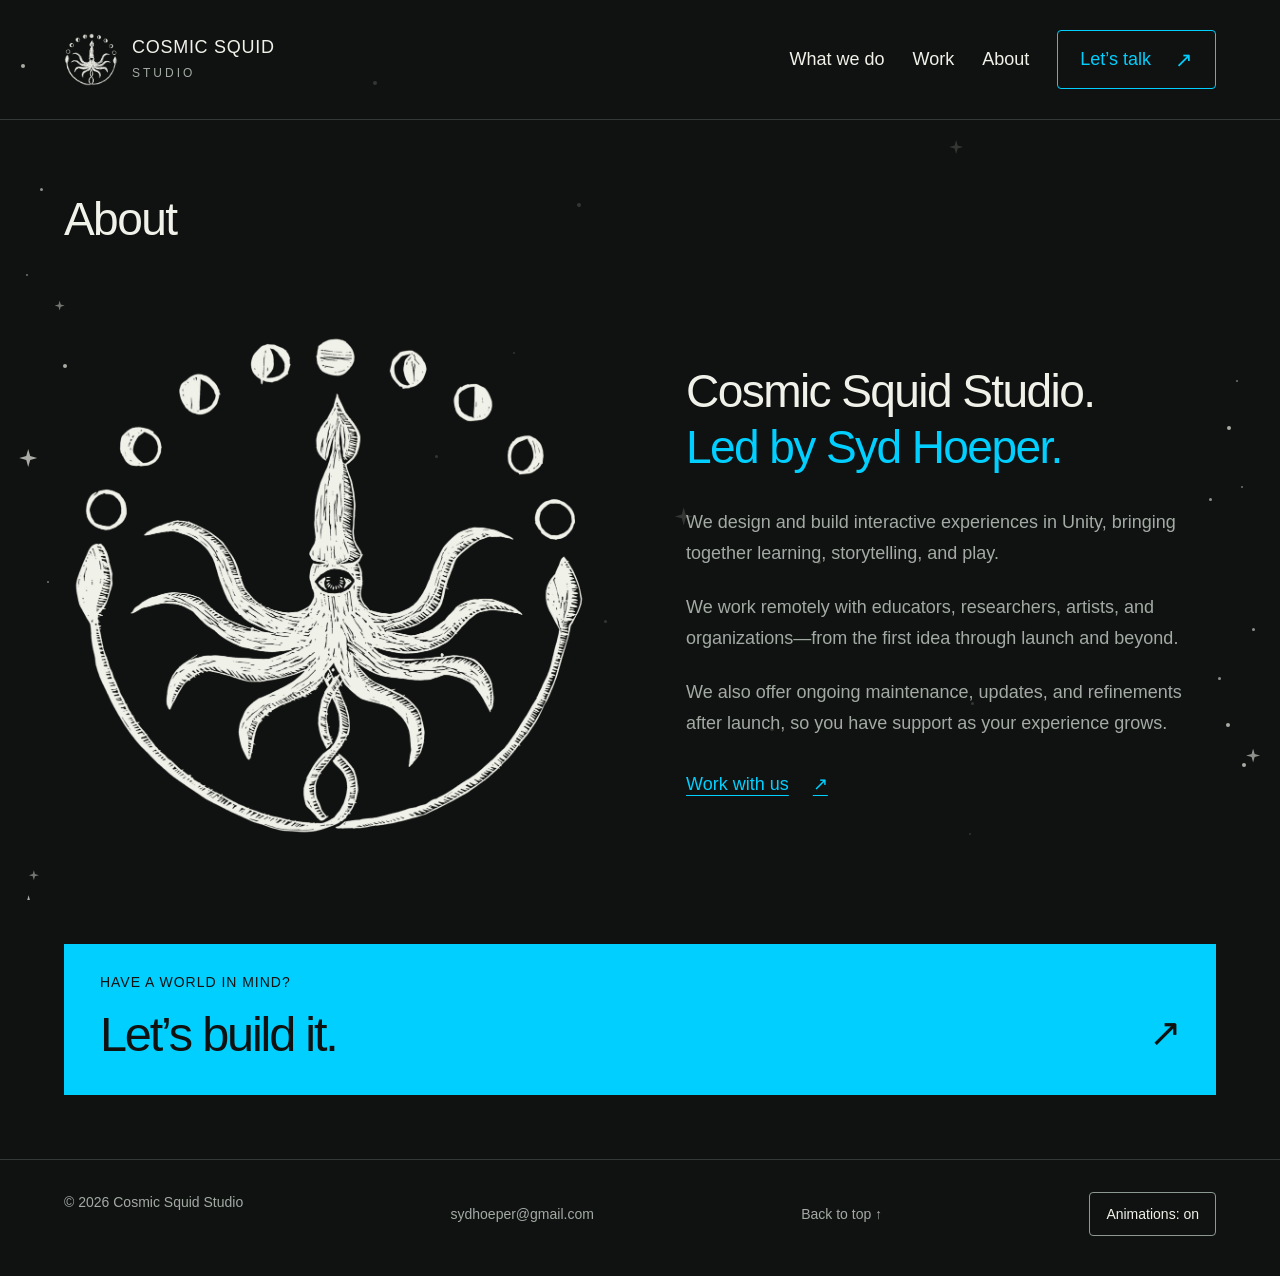
==== commit 4cf87d5f: "Make closing contact banner more compact" ====
--- a/about.html
+++ b/about.html
@@ -1 +1 @@
-<!doctype html><html lang="en"><head><meta charset="utf-8"><meta name="viewport" content="width=device-width, initial-scale=1"><title>About | Cosmic Squid Studio</title><meta name="description" content="Cosmic Squid Studio is a remote-first immersive experience studio for learning, training, and exploration. Unity, VR/AR/XR, and interactive worlds."><meta name="theme-color" content="#101211"><link rel="icon" href="favicon.ico?v=logo-2" sizes="any"><link rel="icon" type="image/png" sizes="32x32" href="assets/favicon-32.png?v=logo-2"><link rel="icon" type="image/png" sizes="192x192" href="assets/favicon-192.png?v=logo-2"><link rel="stylesheet" href="home.css?v=stars-all-25"><link rel="canonical" href="https://cosmicsquidstudio.com/about.html"><meta property="og:site_name" content="Cosmic Squid Studio"><meta property="og:type" content="website"><meta property="og:title" content="About | Cosmic Squid Studio"><meta property="og:description" content="Cosmic Squid Studio is a remote-first immersive experience studio for learning, training, and exploration. Unity, VR/AR/XR, and interactive worlds."><meta property="og:url" content="https://cosmicsquidstudio.com/about.html"><meta property="og:image" content="https://cosmicsquidstudio.com/assets/cosmic-squid-transparent.png"><meta name="twitter:card" content="summary_large_image"><link rel="stylesheet" href="accessibility.css?v=1"><script src="accessibility.js?v=1" defer></script><link rel="stylesheet" href="site-stars.css?v=1"><script src="site-stars.js?v=1" defer></script></head><body><a class="skip" href="#main">Skip to content</a><header class="header"><a class="brand" href="index.html" aria-label="Cosmic Squid Studio home"><img src="assets/cosmic-squid-transparent.png" alt=""><span>COSMIC SQUID<span>STUDIO</span></span></a><nav aria-label="Main navigation"><a href="index.html#xr">What we do</a><a href="index.html#work">Work</a><a href="about.html" aria-current="page">About</a><a class="contact-link" href="contact.html">Let’s talk <span aria-hidden="true">↗</span></a></nav></header><main id="main"><section class="studio about-page" id="studio" aria-labelledby="about-title"><div class="section-label"><h1 id="about-title">About</h1></div><div class="studio-body about-body about-with-logo"><div class="about-logo"><img src="assets/cosmic-squid-transparent.png" width="2232" height="2175" alt="Cosmic Squid Studio’s hand-carved squid surrounded by moon phases"></div><div class="about-copy"><h2>Cosmic Squid Studio.<br><span>Led by Syd Hoeper.</span></h2><div id="services"><p>We design and build interactive experiences in Unity, bringing together learning, storytelling, and play.</p><p>We work remotely with educators, researchers, artists, and organizations—from the first idea through launch and beyond.</p><p>We also offer ongoing maintenance, updates, and refinements after launch, so you have support as your experience grows.</p><a class="about-contact" href="contact.html">Work with us <span aria-hidden="true">↗</span></a></div></div></div></section><section class="contact" id="contact"><p class="eyebrow">Have a world in mind?</p><a href="contact.html">Let’s build it.<span aria-hidden="true">↗</span></a></section></main><footer><span>© 2026 Cosmic Squid Studio</span><a href="mailto:sydhoeper@gmail.com">sydhoeper@gmail.com</a><a href="#main">Back to top ↑</a></footer></body></html>+<!doctype html><html lang="en"><head><meta charset="utf-8"><meta name="viewport" content="width=device-width, initial-scale=1"><title>About | Cosmic Squid Studio</title><meta name="description" content="Cosmic Squid Studio is a remote-first immersive experience studio for learning, training, and exploration. Unity, VR/AR/XR, and interactive worlds."><meta name="theme-color" content="#101211"><link rel="icon" href="favicon.ico?v=logo-2" sizes="any"><link rel="icon" type="image/png" sizes="32x32" href="assets/favicon-32.png?v=logo-2"><link rel="icon" type="image/png" sizes="192x192" href="assets/favicon-192.png?v=logo-2"><link rel="stylesheet" href="home.css?v=compact-cta-28"><link rel="canonical" href="https://cosmicsquidstudio.com/about.html"><meta property="og:site_name" content="Cosmic Squid Studio"><meta property="og:type" content="website"><meta property="og:title" content="About | Cosmic Squid Studio"><meta property="og:description" content="Cosmic Squid Studio is a remote-first immersive experience studio for learning, training, and exploration. Unity, VR/AR/XR, and interactive worlds."><meta property="og:url" content="https://cosmicsquidstudio.com/about.html"><meta property="og:image" content="https://cosmicsquidstudio.com/assets/cosmic-squid-transparent.png"><meta name="twitter:card" content="summary_large_image"><link rel="stylesheet" href="accessibility.css?v=1"><script src="accessibility.js?v=1" defer></script><link rel="stylesheet" href="site-stars.css?v=1"><script src="site-stars.js?v=1" defer></script></head><body><a class="skip" href="#main">Skip to content</a><header class="header"><a class="brand" href="index.html" aria-label="Cosmic Squid Studio home"><img src="assets/cosmic-squid-transparent.png" alt=""><span>COSMIC SQUID<span>STUDIO</span></span></a><nav aria-label="Main navigation"><a href="index.html#xr">What we do</a><a href="index.html#work">Work</a><a href="about.html" aria-current="page">About</a><a class="contact-link" href="contact.html">Let’s talk <span aria-hidden="true">↗</span></a></nav></header><main id="main"><section class="studio about-page" id="studio" aria-labelledby="about-title"><div class="section-label"><h1 id="about-title">About</h1></div><div class="studio-body about-body about-with-logo"><div class="about-logo"><img src="assets/cosmic-squid-transparent.png" width="2232" height="2175" alt="Cosmic Squid Studio’s hand-carved squid surrounded by moon phases"></div><div class="about-copy"><h2>Cosmic Squid Studio.<br><span>Led by Syd Hoeper.</span></h2><div id="services"><p>We design and build interactive experiences in Unity, bringing together learning, storytelling, and play.</p><p>We work remotely with educators, researchers, artists, and organizations—from the first idea through launch and beyond.</p><p>We also offer ongoing maintenance, updates, and refinements after launch, so you have support as your experience grows.</p><a class="about-contact" href="contact.html">Work with us <span aria-hidden="true">↗</span></a></div></div></div></section><section class="contact" id="contact"><p class="eyebrow">Have a world in mind?</p><a href="contact.html">Let’s build it.<span aria-hidden="true">↗</span></a></section></main><footer><span>© 2026 Cosmic Squid Studio</span><a href="mailto:sydhoeper@gmail.com">sydhoeper@gmail.com</a><a href="#main">Back to top ↑</a></footer></body></html>
--- a/home.css
+++ b/home.css
@@ -280,3 +280,9 @@
 .about-page .about-with-logo{grid-template-columns:minmax(0,1fr) minmax(0,1fr);align-items:center;gap:8%}.about-logo img{display:block;width:100%;max-width:540px;height:auto;margin:auto}.about-copy h2{font-size:var(--type-heading);font-weight:500;line-height:1.2;letter-spacing:-.035em;margin:0 0 32px}.about-copy h2 span{color:var(--accent)}@media(max-width:700px){.about-page .about-with-logo{grid-template-columns:minmax(0,1fr);gap:48px}.about-logo img{max-width:380px}}
 
 .ongoing-support{display:grid;grid-template-columns:minmax(0,1fr) minmax(0,2fr);gap:32px;margin-top:56px;padding-top:32px;border-top:1px solid var(--line)}.ongoing-support h3{font-size:var(--type-title);font-weight:500;line-height:1.3;letter-spacing:-.02em;margin:0}.ongoing-support p{font-size:var(--type-body);line-height:1.65;color:var(--muted);margin:0;max-width:650px}@media(max-width:700px){.ongoing-support{grid-template-columns:1fr;gap:16px;margin-top:40px}}
+
+/* Compact closing call to action; the Contact form keeps its own layout. */
+.contact:not(.intake),body.motion-home .contact:not(.intake){padding:28px 36px 32px;margin-bottom:64px}
+.contact:not(.intake) .eyebrow{margin:0 0 12px}
+.contact:not(.intake)>a{font-size:clamp(32px,3.8vw,52px);line-height:1.2}
+@media(max-width:700px){.contact:not(.intake),body.motion-home .contact:not(.intake){padding:24px;margin-bottom:48px}.contact:not(.intake)>a{font-size:32px}}
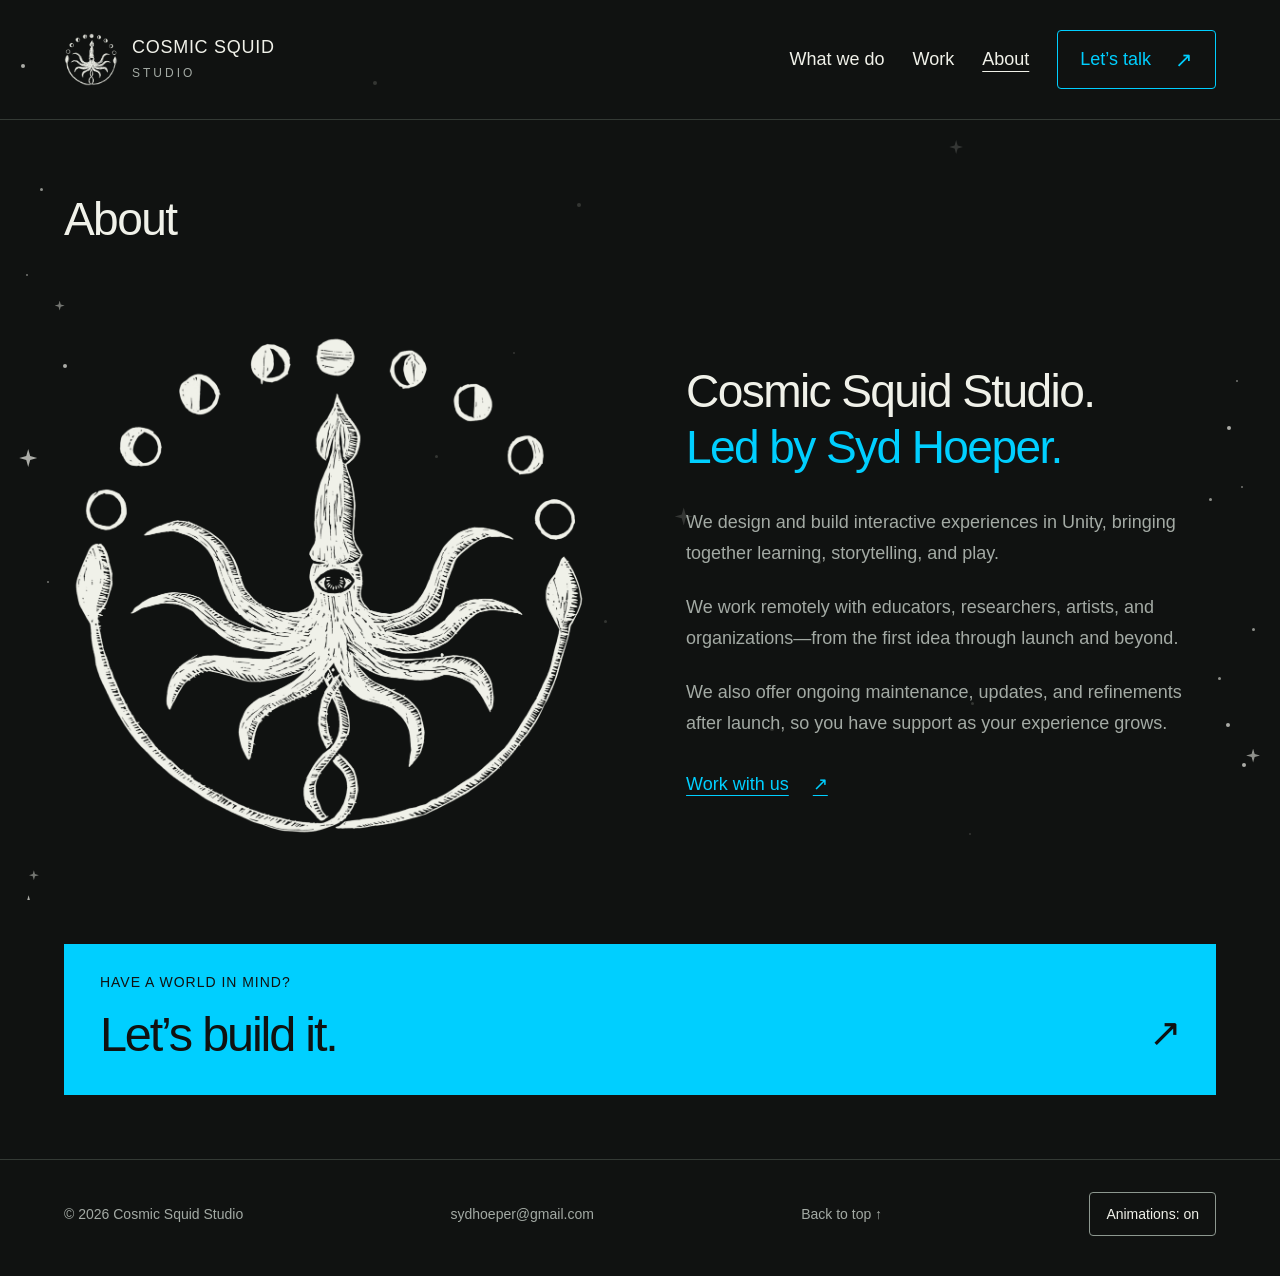
==== commit faa1216c: "Unify site presentation and resolve accessibility audit findings" ====
--- a/about.html
+++ b/about.html
@@ -1 +1 @@
-<!doctype html><html lang="en"><head><meta charset="utf-8"><meta name="viewport" content="width=device-width, initial-scale=1"><title>About | Cosmic Squid Studio</title><meta name="description" content="Cosmic Squid Studio is a remote-first immersive experience studio for learning, training, and exploration. Unity, VR/AR/XR, and interactive worlds."><meta name="theme-color" content="#101211"><link rel="icon" href="favicon.ico?v=logo-2" sizes="any"><link rel="icon" type="image/png" sizes="32x32" href="assets/favicon-32.png?v=logo-2"><link rel="icon" type="image/png" sizes="192x192" href="assets/favicon-192.png?v=logo-2"><link rel="stylesheet" href="home.css?v=compact-cta-28"><link rel="canonical" href="https://cosmicsquidstudio.com/about.html"><meta property="og:site_name" content="Cosmic Squid Studio"><meta property="og:type" content="website"><meta property="og:title" content="About | Cosmic Squid Studio"><meta property="og:description" content="Cosmic Squid Studio is a remote-first immersive experience studio for learning, training, and exploration. Unity, VR/AR/XR, and interactive worlds."><meta property="og:url" content="https://cosmicsquidstudio.com/about.html"><meta property="og:image" content="https://cosmicsquidstudio.com/assets/cosmic-squid-transparent.png"><meta name="twitter:card" content="summary_large_image"><link rel="stylesheet" href="accessibility.css?v=1"><script src="accessibility.js?v=1" defer></script><link rel="stylesheet" href="site-stars.css?v=1"><script src="site-stars.js?v=1" defer></script></head><body><a class="skip" href="#main">Skip to content</a><header class="header"><a class="brand" href="index.html" aria-label="Cosmic Squid Studio home"><img src="assets/cosmic-squid-transparent.png" alt=""><span>COSMIC SQUID<span>STUDIO</span></span></a><nav aria-label="Main navigation"><a href="index.html#xr">What we do</a><a href="index.html#work">Work</a><a href="about.html" aria-current="page">About</a><a class="contact-link" href="contact.html">Let’s talk <span aria-hidden="true">↗</span></a></nav></header><main id="main"><section class="studio about-page" id="studio" aria-labelledby="about-title"><div class="section-label"><h1 id="about-title">About</h1></div><div class="studio-body about-body about-with-logo"><div class="about-logo"><img src="assets/cosmic-squid-transparent.png" width="2232" height="2175" alt="Cosmic Squid Studio’s hand-carved squid surrounded by moon phases"></div><div class="about-copy"><h2>Cosmic Squid Studio.<br><span>Led by Syd Hoeper.</span></h2><div id="services"><p>We design and build interactive experiences in Unity, bringing together learning, storytelling, and play.</p><p>We work remotely with educators, researchers, artists, and organizations—from the first idea through launch and beyond.</p><p>We also offer ongoing maintenance, updates, and refinements after launch, so you have support as your experience grows.</p><a class="about-contact" href="contact.html">Work with us <span aria-hidden="true">↗</span></a></div></div></div></section><section class="contact" id="contact"><p class="eyebrow">Have a world in mind?</p><a href="contact.html">Let’s build it.<span aria-hidden="true">↗</span></a></section></main><footer><span>© 2026 Cosmic Squid Studio</span><a href="mailto:sydhoeper@gmail.com">sydhoeper@gmail.com</a><a href="#main">Back to top ↑</a></footer></body></html>+<!doctype html><html lang="en"><head><meta charset="utf-8"><meta name="viewport" content="width=device-width, initial-scale=1"><title>About | Cosmic Squid Studio</title><meta name="description" content="Cosmic Squid Studio is a remote-first immersive experience studio for learning, training, and exploration. Unity, VR/AR/XR, and interactive worlds."><meta name="theme-color" content="#101211"><link rel="icon" href="favicon.ico?v=logo-2" sizes="any"><link rel="icon" type="image/png" sizes="32x32" href="assets/favicon-32.png?v=logo-2"><link rel="icon" type="image/png" sizes="192x192" href="assets/favicon-192.png?v=logo-2"><link rel="stylesheet" href="home.css?v=compact-cta-28"><link rel="canonical" href="https://cosmicsquidstudio.com/about.html"><meta property="og:site_name" content="Cosmic Squid Studio"><meta property="og:type" content="website"><meta property="og:title" content="About | Cosmic Squid Studio"><meta property="og:description" content="Cosmic Squid Studio is a remote-first immersive experience studio for learning, training, and exploration. Unity, VR/AR/XR, and interactive worlds."><meta property="og:url" content="https://cosmicsquidstudio.com/about.html"><meta property="og:image" content="https://cosmicsquidstudio.com/assets/cosmic-squid-transparent.png"><meta name="twitter:card" content="summary_large_image"><link rel="stylesheet" href="site-shell.css?v=1"><link rel="stylesheet" href="accessibility.css?v=2"><script src="accessibility.js?v=audit-1" defer></script><link rel="stylesheet" href="site-stars.css?v=1"><script src="site-stars.js?v=audit-1" defer></script></head><body><a class="skip" href="#main">Skip to content</a><header class="header"><a class="brand" href="index.html" aria-label="Cosmic Squid Studio home"><img src="assets/cosmic-squid-transparent.png" alt="" width="54" height="54"><span>COSMIC SQUID<span>STUDIO</span></span></a><nav aria-label="Main navigation"><a href="index.html#xr">What we do</a><a href="index.html#work">Work</a><a href="about.html" aria-current="page">About</a><a class="contact-link" href="contact.html">Let’s talk <span aria-hidden="true">↗</span></a></nav></header><main id="main"><section class="studio about-page" id="studio" aria-labelledby="about-title"><div class="section-label"><h1 id="about-title">About</h1></div><div class="studio-body about-body about-with-logo"><div class="about-logo"><img src="assets/cosmic-squid-transparent.png" width="2232" height="2175" alt="Cosmic Squid Studio’s hand-carved squid surrounded by moon phases"></div><div class="about-copy"><h2>Cosmic Squid Studio.<br><span>Led by Syd Hoeper.</span></h2><div id="services"><p>We design and build interactive experiences in Unity, bringing together learning, storytelling, and play.</p><p>We work remotely with educators, researchers, artists, and organizations—from the first idea through launch and beyond.</p><p>We also offer ongoing maintenance, updates, and refinements after launch, so you have support as your experience grows.</p><a class="about-contact" href="contact.html">Work with us <span aria-hidden="true">↗</span></a></div></div></div></section><section class="contact" id="contact"><p class="eyebrow">Have a world in mind?</p><a href="contact.html">Let’s build it.<span aria-hidden="true">↗</span></a></section></main><footer><span>© 2026 Cosmic Squid Studio</span><a href="mailto:sydhoeper@gmail.com">sydhoeper@gmail.com</a><a href="#main">Back to top ↑</a></footer></body></html>
--- a/home.css
+++ b/home.css
@@ -286,3 +286,14 @@
 .contact:not(.intake) .eyebrow{margin:0 0 12px}
 .contact:not(.intake)>a{font-size:clamp(32px,3.8vw,52px);line-height:1.2}
 @media(max-width:700px){.contact:not(.intake),body.motion-home .contact:not(.intake){padding:24px;margin-bottom:48px}.contact:not(.intake)>a{font-size:32px}}
+
+/* Four equal stages, including ongoing support. */
+body.motion-home .process-steps{grid-template-columns:repeat(4,minmax(0,1fr));gap:32px}
+.process-steps li:not(:last-child)::after{right:-25px}
+@media(min-width:701px) and (max-width:1100px){body.motion-home .process-steps{grid-template-columns:repeat(2,minmax(0,1fr));gap:48px 40px}.process-steps li:nth-child(2)::after{display:none}}
+@media(max-width:700px){body.motion-home .process-steps{grid-template-columns:minmax(0,1fr);gap:44px}}
+
+/* Clear, bold connectors between collaboration stages. */
+.process-steps li:not(:last-child)::after{content:'';width:30px;height:30px;top:73px;right:-31px;background:transparent url("data:image/svg+xml,%3Csvg xmlns='http://www.w3.org/2000/svg' viewBox='0 0 32 32'%3E%3Cpath d='M5 16h21M18 7l9 9-9 9' fill='none' stroke='%23f0f1e9' stroke-width='3.5' stroke-linecap='round' stroke-linejoin='round'/%3E%3C/svg%3E") center/contain no-repeat;clip-path:none}
+@media(min-width:701px) and (max-width:1100px){.process-steps li:not(:last-child)::after{right:-35px}.process-steps li:nth-child(2)::after{display:none}}
+@media(max-width:700px){.process-steps li:not(:last-child)::after{display:none}}
--- a/site-shell.css
+++ b/site-shell.css
@@ -0,0 +1,46 @@
+/* Shared brand tokens and navigation across every content page. */
+:root{--ink:#101211;--paper:#f0f1e9;--acid:#00cfff;--muted:#a3aaa4;--line:#343a35}
+body{font-family:"Avenir Next",Avenir,"Segoe UI",Arial,sans-serif;background:#101211;color:#f0f1e9}
+.site-header,.header{max-width:1600px;margin:auto;padding:24px 5%;min-height:120px;height:auto;display:flex;align-items:center;justify-content:space-between;flex-wrap:wrap;gap:32px;border-bottom:1px solid var(--line)}
+.site-header .brand,.header .brand{display:flex;align-items:center;gap:14px;font-size:18px;font-weight:500;line-height:1.2;letter-spacing:.04em;text-decoration:none}
+.site-header .brand img,.header .brand img{width:54px;height:54px;object-fit:contain;border-radius:0}
+.site-header .brand span span,.header .brand span span{display:block;font-size:12px;font-weight:500;line-height:1.4;letter-spacing:.25em;margin-top:6px;color:var(--muted)}
+.site-header nav,.header nav{display:flex;flex-wrap:wrap;align-items:center;gap:28px;font-size:18px;line-height:1.6;font-weight:500}
+.site-header nav a,.header nav a{display:inline-flex;align-items:center;min-height:48px;text-decoration:none}
+.site-header nav a:hover,.header nav a:hover{color:var(--acid)}
+.site-header .contact-link,.header .contact-link{border:1px solid var(--acid);border-radius:4px;padding:12px 22px;color:var(--acid)}
+.contact-link span{margin-left:24px;font-size:21px}
+nav a[aria-current=page]{text-decoration:underline;text-underline-offset:6px}
+footer{max-width:1600px;margin:auto;padding:32px 5% 40px;display:flex;align-items:center;justify-content:space-between;flex-wrap:wrap;gap:20px;border-top:1px solid var(--line);font-size:14px;line-height:1.5;color:var(--muted)}
+footer a{color:inherit;font-weight:400;text-decoration:none}
+footer a:hover{text-decoration:underline}
+.case-study{font-size:18px}
+.case-study h1,.case-study h2,.case-study h3{font-family:inherit;font-weight:500;line-height:1.2}
+.case-study h1{font-size:clamp(36px,5.8vw,78px)}
+.case-study h2{font-size:32px}.case-study h3{font-size:24px}
+.case-study :is([class$='-eyebrow'],[class$='-label'],[class$='-build-focus']){font-size:14px;line-height:1.6;letter-spacing:.07em}
+.case-study [class$='-fact'] span,.oracle-game-controls p{font-size:16px}
+.case-study .back{font-size:18px}
+.case-study button{font-family:inherit}
+.emora-carousel-thumbnails button{border-color:#8d9890;font-size:16px}
+/* Keep focus outlines clear of media clipping and native playback controls. */
+.emora-carousel-arrow{position:static;flex:none}
+.emora-carousel-viewport{overflow:visible!important}
+.emora-carousel-controls{display:flex;flex-wrap:wrap;align-items:center;gap:16px}
+.case-study .oracle-card-fan{flex-wrap:wrap;justify-content:center}
+.case-study .oracle-card-fan img{width:calc(20% - 12px)}
+@media(max-width:700px){
+ .site-header,.header{min-height:100px;gap:22px;padding-top:24px;padding-bottom:20px}
+ .site-header .brand,.header .brand{font-size:16px;gap:12px}
+ .site-header .brand img,.header .brand img{width:46px;height:46px}
+ .site-header nav,.header nav{width:100%;gap:12px 24px;font-size:18px;justify-content:flex-start}
+ .site-header .contact-link,.header .contact-link{margin-left:auto;padding:10px 16px}
+ .case-study .oracle-card-fan img{width:calc(33.333% - 12px)}
+ footer{flex-direction:column;align-items:flex-start;gap:14px}
+ footer span:nth-child(2){display:initial}
+}
+.case-study [class$='-card'] p{font-size:18px;line-height:1.7}
+.case-study .case-end p{font-family:inherit;font-size:24px;font-weight:500}
+.case-study .button{font-size:18px;font-weight:500;border-radius:4px}
+.case-study .oracle-link-kicker{font-size:14px}
+@media(forced-colors:active){.emora-carousel-thumbnails button{border-color:ButtonText}}
--- a/accessibility.css
+++ b/accessibility.css
@@ -42,3 +42,5 @@
  button,input,textarea,.project-number{border:1px solid ButtonText}
  .step-visual svg{stroke:CanvasText}
 }
+
+[hidden]{display:none!important}.visually-hidden{position:absolute!important;width:1px!important;height:1px!important;padding:0!important;margin:-1px!important;overflow:hidden!important;clip-path:inset(50%);white-space:nowrap!important;border:0!important}.error-summary:focus{outline:3px solid #fff;outline-offset:4px}
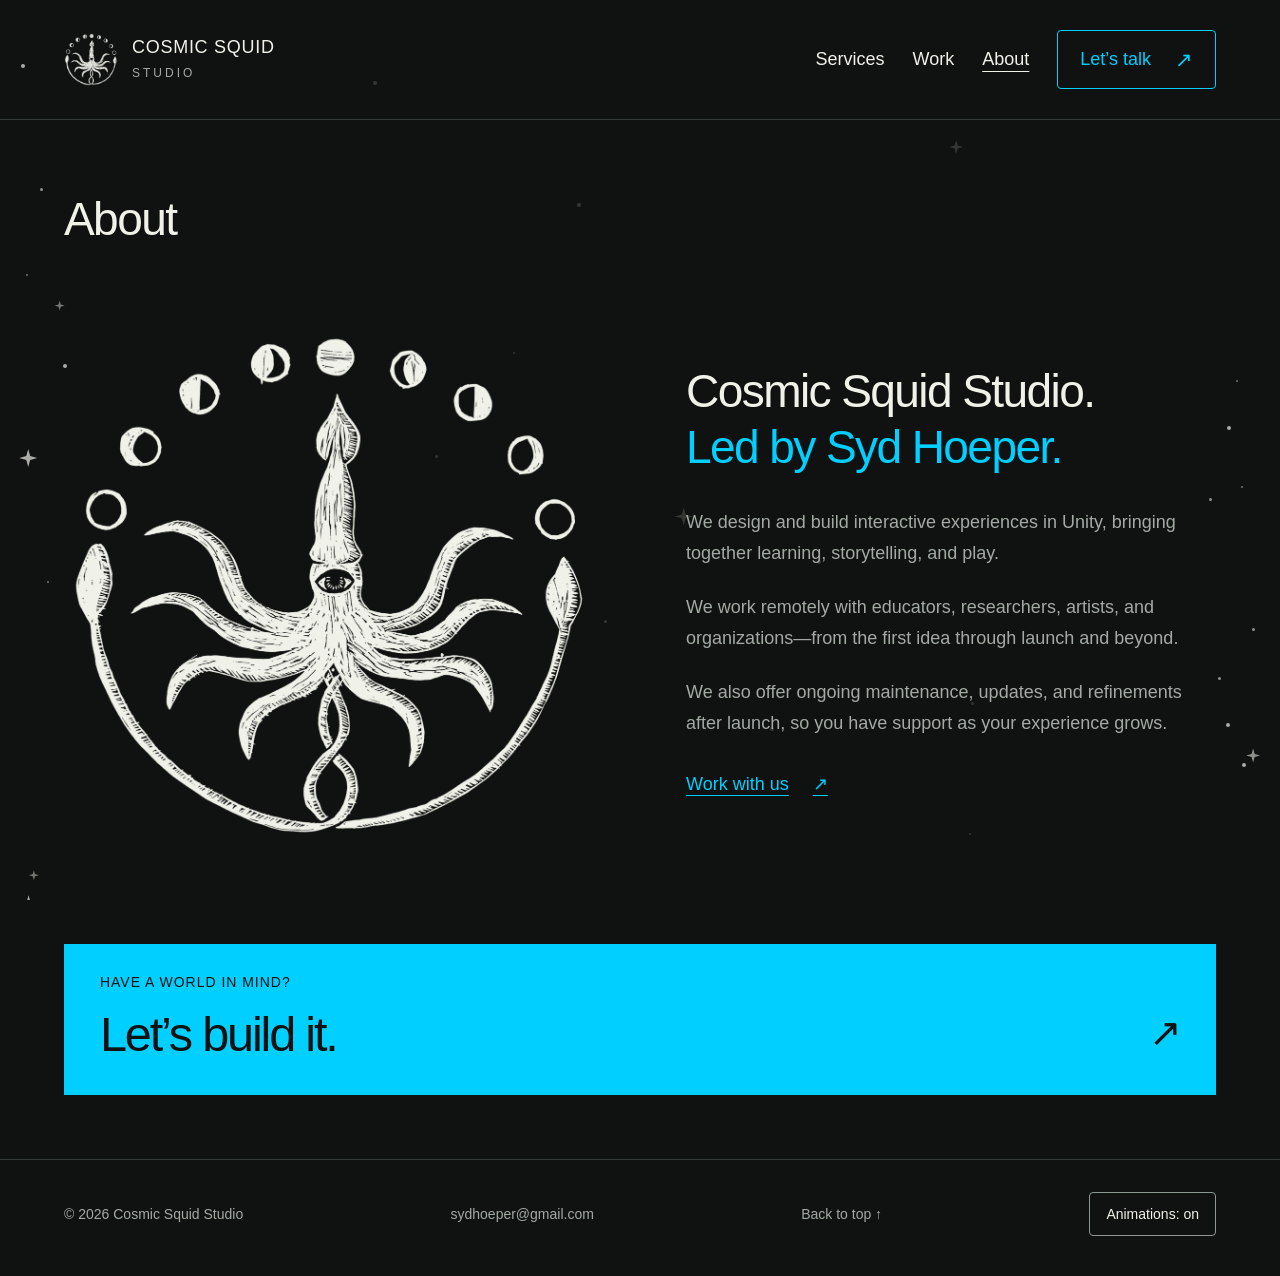
==== commit a950bc9f: "Shorten services navigation label across the site" ====
--- a/about.html
+++ b/about.html
@@ -1 +1 @@
-<!doctype html><html lang="en"><head><meta charset="utf-8"><meta name="viewport" content="width=device-width, initial-scale=1"><title>About | Cosmic Squid Studio</title><meta name="description" content="Cosmic Squid Studio is a remote-first immersive experience studio for learning, training, and exploration. Unity, VR/AR/XR, and interactive worlds."><meta name="theme-color" content="#101211"><link rel="icon" href="favicon.ico?v=logo-2" sizes="any"><link rel="icon" type="image/png" sizes="32x32" href="assets/favicon-32.png?v=logo-2"><link rel="icon" type="image/png" sizes="192x192" href="assets/favicon-192.png?v=logo-2"><link rel="stylesheet" href="home.css?v=compact-cta-28"><link rel="canonical" href="https://cosmicsquidstudio.com/about.html"><meta property="og:site_name" content="Cosmic Squid Studio"><meta property="og:type" content="website"><meta property="og:title" content="About | Cosmic Squid Studio"><meta property="og:description" content="Cosmic Squid Studio is a remote-first immersive experience studio for learning, training, and exploration. Unity, VR/AR/XR, and interactive worlds."><meta property="og:url" content="https://cosmicsquidstudio.com/about.html"><meta property="og:image" content="https://cosmicsquidstudio.com/assets/cosmic-squid-transparent.png"><meta name="twitter:card" content="summary_large_image"><link rel="stylesheet" href="site-shell.css?v=1"><link rel="stylesheet" href="accessibility.css?v=2"><script src="accessibility.js?v=audit-1" defer></script><link rel="stylesheet" href="site-stars.css?v=1"><script src="site-stars.js?v=audit-1" defer></script></head><body><a class="skip" href="#main">Skip to content</a><header class="header"><a class="brand" href="index.html" aria-label="Cosmic Squid Studio home"><img src="assets/cosmic-squid-transparent.png" alt="" width="54" height="54"><span>COSMIC SQUID<span>STUDIO</span></span></a><nav aria-label="Main navigation"><a href="index.html#xr">What we do</a><a href="index.html#work">Work</a><a href="about.html" aria-current="page">About</a><a class="contact-link" href="contact.html">Let’s talk <span aria-hidden="true">↗</span></a></nav></header><main id="main"><section class="studio about-page" id="studio" aria-labelledby="about-title"><div class="section-label"><h1 id="about-title">About</h1></div><div class="studio-body about-body about-with-logo"><div class="about-logo"><img src="assets/cosmic-squid-transparent.png" width="2232" height="2175" alt="Cosmic Squid Studio’s hand-carved squid surrounded by moon phases"></div><div class="about-copy"><h2>Cosmic Squid Studio.<br><span>Led by Syd Hoeper.</span></h2><div id="services"><p>We design and build interactive experiences in Unity, bringing together learning, storytelling, and play.</p><p>We work remotely with educators, researchers, artists, and organizations—from the first idea through launch and beyond.</p><p>We also offer ongoing maintenance, updates, and refinements after launch, so you have support as your experience grows.</p><a class="about-contact" href="contact.html">Work with us <span aria-hidden="true">↗</span></a></div></div></div></section><section class="contact" id="contact"><p class="eyebrow">Have a world in mind?</p><a href="contact.html">Let’s build it.<span aria-hidden="true">↗</span></a></section></main><footer><span>© 2026 Cosmic Squid Studio</span><a href="mailto:sydhoeper@gmail.com">sydhoeper@gmail.com</a><a href="#main">Back to top ↑</a></footer></body></html>+<!doctype html><html lang="en"><head><meta charset="utf-8"><meta name="viewport" content="width=device-width, initial-scale=1"><title>About | Cosmic Squid Studio</title><meta name="description" content="Cosmic Squid Studio is a remote-first immersive experience studio for learning, training, and exploration. Unity, VR/AR/XR, and interactive worlds."><meta name="theme-color" content="#101211"><link rel="icon" href="favicon.ico?v=logo-2" sizes="any"><link rel="icon" type="image/png" sizes="32x32" href="assets/favicon-32.png?v=logo-2"><link rel="icon" type="image/png" sizes="192x192" href="assets/favicon-192.png?v=logo-2"><link rel="stylesheet" href="home.css?v=compact-cta-28"><link rel="canonical" href="https://cosmicsquidstudio.com/about.html"><meta property="og:site_name" content="Cosmic Squid Studio"><meta property="og:type" content="website"><meta property="og:title" content="About | Cosmic Squid Studio"><meta property="og:description" content="Cosmic Squid Studio is a remote-first immersive experience studio for learning, training, and exploration. Unity, VR/AR/XR, and interactive worlds."><meta property="og:url" content="https://cosmicsquidstudio.com/about.html"><meta property="og:image" content="https://cosmicsquidstudio.com/assets/cosmic-squid-transparent.png"><meta name="twitter:card" content="summary_large_image"><link rel="stylesheet" href="site-shell.css?v=1"><link rel="stylesheet" href="accessibility.css?v=2"><script src="accessibility.js?v=audit-1" defer></script><link rel="stylesheet" href="site-stars.css?v=1"><script src="site-stars.js?v=audit-1" defer></script></head><body><a class="skip" href="#main">Skip to content</a><header class="header"><a class="brand" href="index.html" aria-label="Cosmic Squid Studio home"><img src="assets/cosmic-squid-transparent.png" alt="" width="54" height="54"><span>COSMIC SQUID<span>STUDIO</span></span></a><nav aria-label="Main navigation"><a href="index.html#xr">Services</a><a href="index.html#work">Work</a><a href="about.html" aria-current="page">About</a><a class="contact-link" href="contact.html">Let’s talk <span aria-hidden="true">↗</span></a></nav></header><main id="main"><section class="studio about-page" id="studio" aria-labelledby="about-title"><div class="section-label"><h1 id="about-title">About</h1></div><div class="studio-body about-body about-with-logo"><div class="about-logo"><img src="assets/cosmic-squid-transparent.png" width="2232" height="2175" alt="Cosmic Squid Studio’s hand-carved squid surrounded by moon phases"></div><div class="about-copy"><h2>Cosmic Squid Studio.<br><span>Led by Syd Hoeper.</span></h2><div id="services"><p>We design and build interactive experiences in Unity, bringing together learning, storytelling, and play.</p><p>We work remotely with educators, researchers, artists, and organizations—from the first idea through launch and beyond.</p><p>We also offer ongoing maintenance, updates, and refinements after launch, so you have support as your experience grows.</p><a class="about-contact" href="contact.html">Work with us <span aria-hidden="true">↗</span></a></div></div></div></section><section class="contact" id="contact"><p class="eyebrow">Have a world in mind?</p><a href="contact.html">Let’s build it.<span aria-hidden="true">↗</span></a></section></main><footer><span>© 2026 Cosmic Squid Studio</span><a href="mailto:sydhoeper@gmail.com">sydhoeper@gmail.com</a><a href="#main">Back to top ↑</a></footer></body></html>
